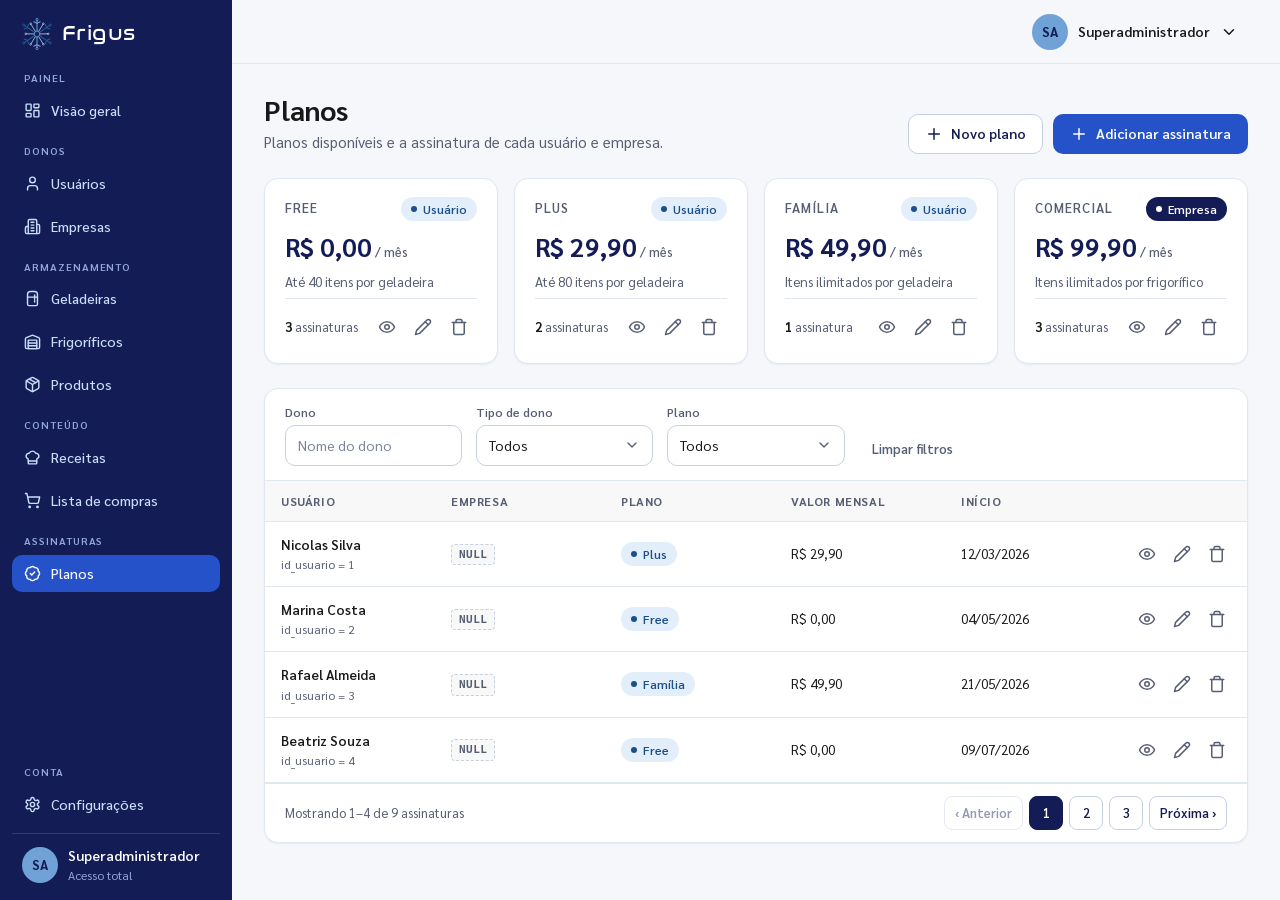
==== pages/planos.html @ 6898a6d0 "Protótipo do painel de superadministrador Frigus Co-Authored-By: Claude Sonnet 5.5 <noreply@anthropi" ====
<!DOCTYPE html>
<html lang="pt-BR">
<head>
  <meta charset="UTF-8">
  <meta name="viewport" content="width=device-width, initial-scale=1">
  <title>Planos — Frigus Admin</title>
  <link rel="icon" href="../img/logo-flake.png" type="image/png">
  <link rel="stylesheet" href="../css/global.css">
  <link rel="stylesheet" href="../css/components.css">
  <link rel="stylesheet" href="../css/armazenamento.css">
  <link rel="stylesheet" href="../css/produtos.css">
  <link rel="stylesheet" href="../css/receitas.css">
  <link rel="stylesheet" href="../css/dashboard.css">
  <link rel="stylesheet" href="../css/v3.css">
  <link rel="stylesheet" href="../css/admin.css">
</head>
<body class="app-body theme-admin">
<div class="app">
  <aside class="sidebar" aria-label="Navegação principal">
    <a class="sidebar-brand" href="visao-geral.html" aria-label="Frigus — visão geral"><svg class="logo-flake" aria-hidden="true" width="36" height="39" viewBox="0 0 356 382" fill="none" xmlns="http://www.w3.org/2000/svg"><path d="M138.0 190.4L54.0 189.1" stroke="#C9DEF9" stroke-width="9" stroke-linecap="round"/><circle cx="44.0" cy="189.0" r="10" stroke="#C9DEF9" stroke-width="8"/><path d="M218.0 190.4L302.0 189.1" stroke="#C9DEF9" stroke-width="9" stroke-linecap="round"/><circle cx="312.0" cy="189.0" r="10" stroke="#C9DEF9" stroke-width="8"/><path d="M157.0 157.0L107.3 76.5" stroke="#C9DEF9" stroke-width="9" stroke-linecap="round"/><circle cx="102.0" cy="68.0" r="10" stroke="#C9DEF9" stroke-width="8"/><path d="M199.0 157.0L248.7 76.5" stroke="#C9DEF9" stroke-width="9" stroke-linecap="round"/><circle cx="254.0" cy="68.0" r="10" stroke="#C9DEF9" stroke-width="8"/><path d="M157.0 225.0L107.3 305.5" stroke="#C9DEF9" stroke-width="9" stroke-linecap="round"/><circle cx="102.0" cy="314.0" r="10" stroke="#C9DEF9" stroke-width="8"/><path d="M199.0 225.0L248.7 305.5" stroke="#C9DEF9" stroke-width="9" stroke-linecap="round"/><circle cx="254.0" cy="314.0" r="10" stroke="#C9DEF9" stroke-width="8"/><path d="M146.5 169.7L30.8 91.3" stroke="#1F5F97" stroke-width="12" stroke-linecap="round"/><circle cx="20.0" cy="84.0" r="13" stroke="#1F5F97" stroke-width="10"/><path d="M65.0 114.5L76.0 76.0" stroke="#1F5F97" stroke-width="12" stroke-linecap="round"/><path d="M65.0 114.5L24.0 132.0" stroke="#1F5F97" stroke-width="12" stroke-linecap="round"/><path d="M209.5 169.7L325.2 91.3" stroke="#1F5F97" stroke-width="12" stroke-linecap="round"/><circle cx="336.0" cy="84.0" r="13" stroke="#1F5F97" stroke-width="10"/><path d="M291.0 114.5L280.0 76.0" stroke="#1F5F97" stroke-width="12" stroke-linecap="round"/><path d="M291.0 114.5L332.0 132.0" stroke="#1F5F97" stroke-width="12" stroke-linecap="round"/><path d="M146.5 212.3L30.8 290.7" stroke="#1F5F97" stroke-width="12" stroke-linecap="round"/><circle cx="20.0" cy="298.0" r="13" stroke="#1F5F97" stroke-width="10"/><path d="M65.0 267.5L76.0 306.0" stroke="#1F5F97" stroke-width="12" stroke-linecap="round"/><path d="M65.0 267.5L24.0 250.0" stroke="#1F5F97" stroke-width="12" stroke-linecap="round"/><path d="M209.5 212.3L325.2 290.7" stroke="#1F5F97" stroke-width="12" stroke-linecap="round"/><circle cx="336.0" cy="298.0" r="13" stroke="#1F5F97" stroke-width="10"/><path d="M291.0 267.5L280.0 306.0" stroke="#1F5F97" stroke-width="12" stroke-linecap="round"/><path d="M291.0 267.5L332.0 250.0" stroke="#1F5F97" stroke-width="12" stroke-linecap="round"/><path d="M178.0 153.0L178.0 31.0" stroke="#70A2D7" stroke-width="12" stroke-linecap="round"/><circle cx="178.0" cy="18.0" r="13" stroke="#70A2D7" stroke-width="10"/><path d="M178.0 62.0L140.0 44.0" stroke="#70A2D7" stroke-width="12" stroke-linecap="round"/><path d="M178.0 62.0L216.0 44.0" stroke="#70A2D7" stroke-width="12" stroke-linecap="round"/><path d="M178.0 229.0L178.0 351.0" stroke="#70A2D7" stroke-width="12" stroke-linecap="round"/><circle cx="178.0" cy="364.0" r="13" stroke="#70A2D7" stroke-width="10"/><path d="M178.0 320.0L140.0 338.0" stroke="#70A2D7" stroke-width="12" stroke-linecap="round"/><path d="M178.0 320.0L216.0 338.0" stroke="#70A2D7" stroke-width="12" stroke-linecap="round"/><path d="M178.0 155.0 L209.2 173.0 L209.2 209.0 L178.0 227.0 L146.8 209.0 L146.8 173.0 Z" stroke="#70A2D7" stroke-width="10" stroke-linejoin="round"/></svg><span>Frigus</span></a>
    <p class="nav-label">Painel</p><nav class="nav" aria-label="Painel"><a href="visao-geral.html" title="Visão geral"><svg class="icon " aria-hidden="true" viewBox="0 0 24 24" data-icon="i-layout"><rect width="7" height="9" x="3" y="3" rx="1"/><rect width="7" height="5" x="14" y="3" rx="1"/><rect width="7" height="9" x="14" y="12" rx="1"/><rect width="7" height="5" x="3" y="16" rx="1"/></svg><span>Visão geral</span></a></nav><p class="nav-label">Donos</p><nav class="nav" aria-label="Donos"><a href="usuarios.html" title="Usuários"><svg class="icon " aria-hidden="true" viewBox="0 0 24 24" data-icon="i-user"><path d="M19 21v-2a4 4 0 0 0-4-4H9a4 4 0 0 0-4 4v2"/><circle cx="12" cy="7" r="4"/></svg><span>Usuários</span></a><a href="empresas.html" title="Empresas"><svg class="icon " aria-hidden="true" viewBox="0 0 24 24" data-icon="i-building"><path d="M6 22V4a2 2 0 0 1 2-2h8a2 2 0 0 1 2 2v18Z"/><path d="M6 12H4a2 2 0 0 0-2 2v6a2 2 0 0 0 2 2h2"/><path d="M18 9h2a2 2 0 0 1 2 2v9a2 2 0 0 1-2 2h-2"/><path d="M10 6h4"/><path d="M10 10h4"/><path d="M10 14h4"/><path d="M10 18h4"/></svg><span>Empresas</span></a></nav><p class="nav-label">Armazenamento</p><nav class="nav" aria-label="Armazenamento"><a href="geladeiras.html" title="Geladeiras"><svg class="icon " aria-hidden="true" viewBox="0 0 24 24" data-icon="i-fridge"><path d="M5 6a4 4 0 0 1 4-4h6a4 4 0 0 1 4 4v14a2 2 0 0 1-2 2H7a2 2 0 0 1-2-2Z"/><path d="M5 10h14"/><path d="M15 7v6"/><path d="M15 15v2"/></svg><span>Geladeiras</span></a><a href="frigorificos.html" title="Frigoríficos"><svg class="icon " aria-hidden="true" viewBox="0 0 24 24" data-icon="i-warehouse"><path d="M22 8.35V20a2 2 0 0 1-2 2H4a2 2 0 0 1-2-2V8.35A2 2 0 0 1 3.26 6.5l8-3.2a2 2 0 0 1 1.48 0l8 3.2A2 2 0 0 1 22 8.35Z"/><path d="M6 18h12"/><path d="M6 14h12"/><rect width="12" height="12" x="6" y="10"/></svg><span>Frigoríficos</span></a><a href="produtos.html" title="Produtos"><svg class="icon " aria-hidden="true" viewBox="0 0 24 24" data-icon="i-package"><path d="m7.5 4.27 9 5.15"/><path d="M21 8a2 2 0 0 0-1-1.73l-7-4a2 2 0 0 0-2 0l-7 4A2 2 0 0 0 3 8v8a2 2 0 0 0 1 1.73l7 4a2 2 0 0 0 2 0l7-4A2 2 0 0 0 21 16Z"/><path d="m3.3 7 8.7 5 8.7-5"/><path d="M12 22V12"/></svg><span>Produtos</span></a></nav><p class="nav-label">Conteúdo</p><nav class="nav" aria-label="Conteúdo"><a href="receitas.html" title="Receitas"><svg class="icon " aria-hidden="true" viewBox="0 0 24 24" data-icon="i-chef"><path d="M17 21a1 1 0 0 0 1-1v-5.35c0-.457.316-.844.727-1.041a4 4 0 0 0-2.134-7.589 5 5 0 0 0-9.186 0 4 4 0 0 0-2.134 7.588c.411.198.727.585.727 1.041V20a1 1 0 0 0 1 1Z"/><path d="M6 17h12"/></svg><span>Receitas</span></a><a href="compras.html" title="Lista de compras"><svg class="icon " aria-hidden="true" viewBox="0 0 24 24" data-icon="i-cart"><circle cx="8" cy="21" r="1"/><circle cx="19" cy="21" r="1"/><path d="M2.05 2.05h2l2.66 12.42a2 2 0 0 0 2 1.58h9.78a2 2 0 0 0 1.95-1.57l1.65-7.43H5.12"/></svg><span>Lista de compras</span></a></nav><p class="nav-label">Assinaturas</p><nav class="nav" aria-label="Assinaturas"><a href="planos.html" aria-current="page" title="Planos"><svg class="icon " aria-hidden="true" viewBox="0 0 24 24" data-icon="i-card"><path d="M3.85 8.62a4 4 0 0 1 4.78-4.77 4 4 0 0 1 6.74 0 4 4 0 0 1 4.78 4.78 4 4 0 0 1 0 6.74 4 4 0 0 1-4.77 4.78 4 4 0 0 1-6.75 0 4 4 0 0 1-4.78-4.77 4 4 0 0 1 0-6.76Z"/><path d="m9 12 2 2 4-4"/></svg><span>Planos</span></a></nav>
    <div class="sidebar-spacer"></div>
    <p class="nav-label">Conta</p><nav class="nav" aria-label="Conta"><a href="configuracoes.html" title="Configurações"><svg class="icon " aria-hidden="true" viewBox="0 0 24 24" data-icon="i-settings"><path d="M12.22 2h-.44a2 2 0 0 0-2 2v.18a2 2 0 0 1-1 1.73l-.43.25a2 2 0 0 1-2 0l-.15-.08a2 2 0 0 0-2.73.73l-.22.38a2 2 0 0 0 .73 2.73l.15.1a2 2 0 0 1 1 1.72v.51a2 2 0 0 1-1 1.74l-.15.09a2 2 0 0 0-.73 2.73l.22.38a2 2 0 0 0 2.73.73l.15-.08a2 2 0 0 1 2 0l.43.25a2 2 0 0 1 1 1.73V20a2 2 0 0 0 2 2h.44a2 2 0 0 0 2-2v-.18a2 2 0 0 1 1-1.73l.43-.25a2 2 0 0 1 2 0l.15.08a2 2 0 0 0 2.73-.73l.22-.39a2 2 0 0 0-.73-2.73l-.15-.08a2 2 0 0 1-1-1.74v-.5a2 2 0 0 1 1-1.74l.15-.09a2 2 0 0 0 .73-2.73l-.22-.38a2 2 0 0 0-2.73-.73l-.15.08a2 2 0 0 1-2 0l-.43-.25a2 2 0 0 1-1-1.73V4a2 2 0 0 0-2-2z"/><circle cx="12" cy="12" r="3"/></svg><span>Configurações</span></a></nav>
    <div class="sidebar-user"><span class="avatar" aria-hidden="true">SA</span><div class="meta"><strong>Superadministrador</strong><small>Acesso total</small></div></div>
  </aside>
  <div class="main">
    <header class="topbar">
      <div class="topbar-actions">
        <div class="menu"><button class="account-btn" type="button" data-menu-toggle aria-expanded="false" aria-label="Menu da conta"><span class="avatar" aria-hidden="true">SA</span><span class="name">Superadministrador</span><svg class="icon " aria-hidden="true" viewBox="0 0 24 24" data-icon="i-down"><path d="m6 9 6 6 6-6"/></svg></button>
          <div class="menu-list"><a class="menu-item" href="configuracoes.html"><svg class="icon " aria-hidden="true" viewBox="0 0 24 24" data-icon="i-settings"><path d="M12.22 2h-.44a2 2 0 0 0-2 2v.18a2 2 0 0 1-1 1.73l-.43.25a2 2 0 0 1-2 0l-.15-.08a2 2 0 0 0-2.73.73l-.22.38a2 2 0 0 0 .73 2.73l.15.1a2 2 0 0 1 1 1.72v.51a2 2 0 0 1-1 1.74l-.15.09a2 2 0 0 0-.73 2.73l.22.38a2 2 0 0 0 2.73.73l.15-.08a2 2 0 0 1 2 0l.43.25a2 2 0 0 1 1 1.73V20a2 2 0 0 0 2 2h.44a2 2 0 0 0 2-2v-.18a2 2 0 0 1 1-1.73l.43-.25a2 2 0 0 1 2 0l.15.08a2 2 0 0 0 2.73-.73l.22-.39a2 2 0 0 0-.73-2.73l-.15-.08a2 2 0 0 1-1-1.74v-.5a2 2 0 0 1 1-1.74l.15-.09a2 2 0 0 0 .73-2.73l-.22-.38a2 2 0 0 0-2.73-.73l-.15.08a2 2 0 0 1-2 0l-.43-.25a2 2 0 0 1-1-1.73V4a2 2 0 0 0-2-2z"/><circle cx="12" cy="12" r="3"/></svg> Configurações</a><div class="menu-sep"></div><a class="menu-item" href="../index.html"><svg class="icon " aria-hidden="true" viewBox="0 0 24 24" data-icon="i-logout"><path d="M9 21H5a2 2 0 0 1-2-2V5a2 2 0 0 1 2-2h4"/><path d="m16 17 5-5-5-5"/><path d="M21 12H9"/></svg> Sair</a></div></div>
      </div>
    </header>
    <main class="content" id="conteudo">
      <div class="page-header">
        <div><h1>Planos</h1><p>Planos disponíveis e a assinatura de cada usuário e empresa.</p></div>
        <div class="header-actions"><button class="btn btn-secondary" type="button" data-open="drawer-plano" data-mode="create"><svg class="icon " aria-hidden="true" viewBox="0 0 24 24" data-icon="i-plus"><path d="M5 12h14"/><path d="M12 5v14"/></svg> Novo plano</button><button class="btn btn-primary" type="button" data-open="drawer-assinatura" data-mode="create"><svg class="icon " aria-hidden="true" viewBox="0 0 24 24" data-icon="i-plus"><path d="M5 12h14"/><path d="M12 5v14"/></svg> Adicionar assinatura</button></div>
      </div>
      <section class="plan-mini-grid" aria-label="Planos disponíveis"><article class="card plan-mini"><div class="plan-mini-top"><h2>FREE</h2><span class="badge badge-info">Usuário</span></div><div class="plan-mini-price">R$ 0,00<small> / mês</small></div><p>Até 40 itens por geladeira</p><div class="plan-mini-foot"><span><strong>3</strong> assinaturas</span><div class="actions"><button class="btn-icon" type="button" title="Visualizar" aria-label="Visualizar Free" data-open="drawer-plano" data-mode="view" data-fill="{&quot;nome&quot;: &quot;Free&quot;, &quot;publico&quot;: &quot;usuario&quot;, &quot;preco&quot;: &quot;0.00&quot;, &quot;limite&quot;: 40, &quot;descricao&quot;: &quot;Até 40 itens por geladeira&quot;}"><svg class="icon " aria-hidden="true" viewBox="0 0 24 24" data-icon="i-eye"><path d="M2 12s3-7 10-7 10 7 10 7-3 7-10 7-10-7-10-7Z"/><circle cx="12" cy="12" r="3"/></svg></button><button class="btn-icon" type="button" title="Editar" aria-label="Editar Free" data-open="drawer-plano" data-mode="edit" data-fill="{&quot;nome&quot;: &quot;Free&quot;, &quot;publico&quot;: &quot;usuario&quot;, &quot;preco&quot;: &quot;0.00&quot;, &quot;limite&quot;: 40, &quot;descricao&quot;: &quot;Até 40 itens por geladeira&quot;}"><svg class="icon " aria-hidden="true" viewBox="0 0 24 24" data-icon="i-edit"><path d="M17 3a2.85 2.83 0 1 1 4 4L7.5 20.5 2 22l1.5-5.5Z"/><path d="m15 5 4 4"/></svg></button><button class="btn-icon danger" type="button" title="Excluir" aria-label="Excluir Free" data-open="modal-delete-plano" data-mode="delete" data-nome="Free"><svg class="icon " aria-hidden="true" viewBox="0 0 24 24" data-icon="i-trash"><path d="M3 6h18"/><path d="M19 6v14c0 1-1 2-2 2H7c-1 0-2-1-2-2V6"/><path d="M8 6V4c0-1 1-2 2-2h4c1 0 2 1 2 2v2"/></svg></button></div></div></article><article class="card plan-mini"><div class="plan-mini-top"><h2>PLUS</h2><span class="badge badge-info">Usuário</span></div><div class="plan-mini-price">R$ 29,90<small> / mês</small></div><p>Até 80 itens por geladeira</p><div class="plan-mini-foot"><span><strong>2</strong> assinaturas</span><div class="actions"><button class="btn-icon" type="button" title="Visualizar" aria-label="Visualizar Plus" data-open="drawer-plano" data-mode="view" data-fill="{&quot;nome&quot;: &quot;Plus&quot;, &quot;publico&quot;: &quot;usuario&quot;, &quot;preco&quot;: &quot;29.90&quot;, &quot;limite&quot;: 80, &quot;descricao&quot;: &quot;Até 80 itens por geladeira&quot;}"><svg class="icon " aria-hidden="true" viewBox="0 0 24 24" data-icon="i-eye"><path d="M2 12s3-7 10-7 10 7 10 7-3 7-10 7-10-7-10-7Z"/><circle cx="12" cy="12" r="3"/></svg></button><button class="btn-icon" type="button" title="Editar" aria-label="Editar Plus" data-open="drawer-plano" data-mode="edit" data-fill="{&quot;nome&quot;: &quot;Plus&quot;, &quot;publico&quot;: &quot;usuario&quot;, &quot;preco&quot;: &quot;29.90&quot;, &quot;limite&quot;: 80, &quot;descricao&quot;: &quot;Até 80 itens por geladeira&quot;}"><svg class="icon " aria-hidden="true" viewBox="0 0 24 24" data-icon="i-edit"><path d="M17 3a2.85 2.83 0 1 1 4 4L7.5 20.5 2 22l1.5-5.5Z"/><path d="m15 5 4 4"/></svg></button><button class="btn-icon danger" type="button" title="Excluir" aria-label="Excluir Plus" data-open="modal-delete-plano" data-mode="delete" data-nome="Plus"><svg class="icon " aria-hidden="true" viewBox="0 0 24 24" data-icon="i-trash"><path d="M3 6h18"/><path d="M19 6v14c0 1-1 2-2 2H7c-1 0-2-1-2-2V6"/><path d="M8 6V4c0-1 1-2 2-2h4c1 0 2 1 2 2v2"/></svg></button></div></div></article><article class="card plan-mini"><div class="plan-mini-top"><h2>FAMÍLIA</h2><span class="badge badge-info">Usuário</span></div><div class="plan-mini-price">R$ 49,90<small> / mês</small></div><p>Itens ilimitados por geladeira</p><div class="plan-mini-foot"><span><strong>1</strong> assinatura</span><div class="actions"><button class="btn-icon" type="button" title="Visualizar" aria-label="Visualizar Família" data-open="drawer-plano" data-mode="view" data-fill="{&quot;nome&quot;: &quot;Família&quot;, &quot;publico&quot;: &quot;usuario&quot;, &quot;preco&quot;: &quot;49.90&quot;, &quot;limite&quot;: &quot;&quot;, &quot;descricao&quot;: &quot;Itens ilimitados por geladeira&quot;}"><svg class="icon " aria-hidden="true" viewBox="0 0 24 24" data-icon="i-eye"><path d="M2 12s3-7 10-7 10 7 10 7-3 7-10 7-10-7-10-7Z"/><circle cx="12" cy="12" r="3"/></svg></button><button class="btn-icon" type="button" title="Editar" aria-label="Editar Família" data-open="drawer-plano" data-mode="edit" data-fill="{&quot;nome&quot;: &quot;Família&quot;, &quot;publico&quot;: &quot;usuario&quot;, &quot;preco&quot;: &quot;49.90&quot;, &quot;limite&quot;: &quot;&quot;, &quot;descricao&quot;: &quot;Itens ilimitados por geladeira&quot;}"><svg class="icon " aria-hidden="true" viewBox="0 0 24 24" data-icon="i-edit"><path d="M17 3a2.85 2.83 0 1 1 4 4L7.5 20.5 2 22l1.5-5.5Z"/><path d="m15 5 4 4"/></svg></button><button class="btn-icon danger" type="button" title="Excluir" aria-label="Excluir Família" data-open="modal-delete-plano" data-mode="delete" data-nome="Família"><svg class="icon " aria-hidden="true" viewBox="0 0 24 24" data-icon="i-trash"><path d="M3 6h18"/><path d="M19 6v14c0 1-1 2-2 2H7c-1 0-2-1-2-2V6"/><path d="M8 6V4c0-1 1-2 2-2h4c1 0 2 1 2 2v2"/></svg></button></div></div></article><article class="card plan-mini"><div class="plan-mini-top"><h2>COMERCIAL</h2><span class="badge badge-navy">Empresa</span></div><div class="plan-mini-price">R$ 99,90<small> / mês</small></div><p>Itens ilimitados por frigorífico</p><div class="plan-mini-foot"><span><strong>3</strong> assinaturas</span><div class="actions"><button class="btn-icon" type="button" title="Visualizar" aria-label="Visualizar Comercial" data-open="drawer-plano" data-mode="view" data-fill="{&quot;nome&quot;: &quot;Comercial&quot;, &quot;publico&quot;: &quot;empresa&quot;, &quot;preco&quot;: &quot;99.90&quot;, &quot;limite&quot;: &quot;&quot;, &quot;descricao&quot;: &quot;Itens ilimitados por frigorífico&quot;}"><svg class="icon " aria-hidden="true" viewBox="0 0 24 24" data-icon="i-eye"><path d="M2 12s3-7 10-7 10 7 10 7-3 7-10 7-10-7-10-7Z"/><circle cx="12" cy="12" r="3"/></svg></button><button class="btn-icon" type="button" title="Editar" aria-label="Editar Comercial" data-open="drawer-plano" data-mode="edit" data-fill="{&quot;nome&quot;: &quot;Comercial&quot;, &quot;publico&quot;: &quot;empresa&quot;, &quot;preco&quot;: &quot;99.90&quot;, &quot;limite&quot;: &quot;&quot;, &quot;descricao&quot;: &quot;Itens ilimitados por frigorífico&quot;}"><svg class="icon " aria-hidden="true" viewBox="0 0 24 24" data-icon="i-edit"><path d="M17 3a2.85 2.83 0 1 1 4 4L7.5 20.5 2 22l1.5-5.5Z"/><path d="m15 5 4 4"/></svg></button><button class="btn-icon danger" type="button" title="Excluir" aria-label="Excluir Comercial" data-open="modal-delete-plano" data-mode="delete" data-nome="Comercial"><svg class="icon " aria-hidden="true" viewBox="0 0 24 24" data-icon="i-trash"><path d="M3 6h18"/><path d="M19 6v14c0 1-1 2-2 2H7c-1 0-2-1-2-2V6"/><path d="M8 6V4c0-1 1-2 2-2h4c1 0 2 1 2 2v2"/></svg></button></div></div></article></section>
      <section class="card table-card admin-table table-even" data-admin-table data-noun="assinaturas">
        <div class="filters" role="search"><div class="fld"><label for="f-dono">Dono</label><input class="input" id="f-dono" type="search" data-f="dono" placeholder="Nome do dono" autocomplete="off"></div><div class="fld"><label for="f-tipo">Tipo de dono</label><select class="select" id="f-tipo" data-f="tipo"><option value="">Todos</option><option value="usuario">Usuário</option><option value="empresa">Empresa</option></select></div><div class="fld"><label for="f-plano">Plano</label><select class="select" id="f-plano" data-f="plano"><option value="">Todos</option><option value="FREE">Free</option><option value="PLUS">Plus</option><option value="FAMILIA">Família</option><option value="COMERCIAL">Comercial</option></select></div><div class="fld fld-clear"><button class="btn btn-ghost btn-sm" type="button" data-admin-clear>Limpar filtros</button></div></div>
        <div class="table-wrap has-data">
          <table class="table products-table">
            <caption class="sr-only">Assinaturas de todos os donos</caption>
            <thead><tr><th scope="col">Usuário</th><th scope="col">Empresa</th><th scope="col">Plano</th><th scope="col">Valor mensal</th><th scope="col">Início</th><th scope="col"><span class="sr-only">Ações</span></th></tr></thead>
            <tbody>
            <tr data-row data-dono="nicolas silva" data-tipo="usuario" data-plano="PLUS"><td><div class="cell-main">Nicolas Silva</div><div class="cell-sub">id_usuario = 1</div></td><td><span class="null">NULL</span></td><td><span class="badge badge-info">Plus</span></td><td class="qty">R$ 29,90</td><td>12/03/2026</td><td><div class="actions"><button class="btn-icon" type="button" title="Visualizar" aria-label="Visualizar Nicolas Silva" data-open="drawer-assinatura" data-mode="view" data-fill="{&quot;plano&quot;: &quot;PLUS&quot;, &quot;inicio&quot;: &quot;12/03/2026&quot;, &quot;idUsuario&quot;: 1}"><svg class="icon " aria-hidden="true" viewBox="0 0 24 24" data-icon="i-eye"><path d="M2 12s3-7 10-7 10 7 10 7-3 7-10 7-10-7-10-7Z"/><circle cx="12" cy="12" r="3"/></svg></button><button class="btn-icon" type="button" title="Editar" aria-label="Editar Nicolas Silva" data-open="drawer-assinatura" data-mode="edit" data-fill="{&quot;plano&quot;: &quot;PLUS&quot;, &quot;inicio&quot;: &quot;12/03/2026&quot;, &quot;idUsuario&quot;: 1}"><svg class="icon " aria-hidden="true" viewBox="0 0 24 24" data-icon="i-edit"><path d="M17 3a2.85 2.83 0 1 1 4 4L7.5 20.5 2 22l1.5-5.5Z"/><path d="m15 5 4 4"/></svg></button><button class="btn-icon danger" type="button" title="Excluir" aria-label="Excluir Nicolas Silva" data-open="modal-delete" data-mode="delete" data-nome="Nicolas Silva"><svg class="icon " aria-hidden="true" viewBox="0 0 24 24" data-icon="i-trash"><path d="M3 6h18"/><path d="M19 6v14c0 1-1 2-2 2H7c-1 0-2-1-2-2V6"/><path d="M8 6V4c0-1 1-2 2-2h4c1 0 2 1 2 2v2"/></svg></button></div></td></tr>
            <tr data-row data-dono="marina costa" data-tipo="usuario" data-plano="FREE"><td><div class="cell-main">Marina Costa</div><div class="cell-sub">id_usuario = 2</div></td><td><span class="null">NULL</span></td><td><span class="badge badge-info">Free</span></td><td class="qty">R$ 0,00</td><td>04/05/2026</td><td><div class="actions"><button class="btn-icon" type="button" title="Visualizar" aria-label="Visualizar Marina Costa" data-open="drawer-assinatura" data-mode="view" data-fill="{&quot;plano&quot;: &quot;FREE&quot;, &quot;inicio&quot;: &quot;04/05/2026&quot;, &quot;idUsuario&quot;: 2}"><svg class="icon " aria-hidden="true" viewBox="0 0 24 24" data-icon="i-eye"><path d="M2 12s3-7 10-7 10 7 10 7-3 7-10 7-10-7-10-7Z"/><circle cx="12" cy="12" r="3"/></svg></button><button class="btn-icon" type="button" title="Editar" aria-label="Editar Marina Costa" data-open="drawer-assinatura" data-mode="edit" data-fill="{&quot;plano&quot;: &quot;FREE&quot;, &quot;inicio&quot;: &quot;04/05/2026&quot;, &quot;idUsuario&quot;: 2}"><svg class="icon " aria-hidden="true" viewBox="0 0 24 24" data-icon="i-edit"><path d="M17 3a2.85 2.83 0 1 1 4 4L7.5 20.5 2 22l1.5-5.5Z"/><path d="m15 5 4 4"/></svg></button><button class="btn-icon danger" type="button" title="Excluir" aria-label="Excluir Marina Costa" data-open="modal-delete" data-mode="delete" data-nome="Marina Costa"><svg class="icon " aria-hidden="true" viewBox="0 0 24 24" data-icon="i-trash"><path d="M3 6h18"/><path d="M19 6v14c0 1-1 2-2 2H7c-1 0-2-1-2-2V6"/><path d="M8 6V4c0-1 1-2 2-2h4c1 0 2 1 2 2v2"/></svg></button></div></td></tr>
            <tr data-row data-dono="rafael almeida" data-tipo="usuario" data-plano="FAMILIA"><td><div class="cell-main">Rafael Almeida</div><div class="cell-sub">id_usuario = 3</div></td><td><span class="null">NULL</span></td><td><span class="badge badge-info">Família</span></td><td class="qty">R$ 49,90</td><td>21/05/2026</td><td><div class="actions"><button class="btn-icon" type="button" title="Visualizar" aria-label="Visualizar Rafael Almeida" data-open="drawer-assinatura" data-mode="view" data-fill="{&quot;plano&quot;: &quot;FAMILIA&quot;, &quot;inicio&quot;: &quot;21/05/2026&quot;, &quot;idUsuario&quot;: 3}"><svg class="icon " aria-hidden="true" viewBox="0 0 24 24" data-icon="i-eye"><path d="M2 12s3-7 10-7 10 7 10 7-3 7-10 7-10-7-10-7Z"/><circle cx="12" cy="12" r="3"/></svg></button><button class="btn-icon" type="button" title="Editar" aria-label="Editar Rafael Almeida" data-open="drawer-assinatura" data-mode="edit" data-fill="{&quot;plano&quot;: &quot;FAMILIA&quot;, &quot;inicio&quot;: &quot;21/05/2026&quot;, &quot;idUsuario&quot;: 3}"><svg class="icon " aria-hidden="true" viewBox="0 0 24 24" data-icon="i-edit"><path d="M17 3a2.85 2.83 0 1 1 4 4L7.5 20.5 2 22l1.5-5.5Z"/><path d="m15 5 4 4"/></svg></button><button class="btn-icon danger" type="button" title="Excluir" aria-label="Excluir Rafael Almeida" data-open="modal-delete" data-mode="delete" data-nome="Rafael Almeida"><svg class="icon " aria-hidden="true" viewBox="0 0 24 24" data-icon="i-trash"><path d="M3 6h18"/><path d="M19 6v14c0 1-1 2-2 2H7c-1 0-2-1-2-2V6"/><path d="M8 6V4c0-1 1-2 2-2h4c1 0 2 1 2 2v2"/></svg></button></div></td></tr>
            <tr data-row data-dono="beatriz souza" data-tipo="usuario" data-plano="FREE"><td><div class="cell-main">Beatriz Souza</div><div class="cell-sub">id_usuario = 4</div></td><td><span class="null">NULL</span></td><td><span class="badge badge-info">Free</span></td><td class="qty">R$ 0,00</td><td>09/07/2026</td><td><div class="actions"><button class="btn-icon" type="button" title="Visualizar" aria-label="Visualizar Beatriz Souza" data-open="drawer-assinatura" data-mode="view" data-fill="{&quot;plano&quot;: &quot;FREE&quot;, &quot;inicio&quot;: &quot;09/07/2026&quot;, &quot;idUsuario&quot;: 4}"><svg class="icon " aria-hidden="true" viewBox="0 0 24 24" data-icon="i-eye"><path d="M2 12s3-7 10-7 10 7 10 7-3 7-10 7-10-7-10-7Z"/><circle cx="12" cy="12" r="3"/></svg></button><button class="btn-icon" type="button" title="Editar" aria-label="Editar Beatriz Souza" data-open="drawer-assinatura" data-mode="edit" data-fill="{&quot;plano&quot;: &quot;FREE&quot;, &quot;inicio&quot;: &quot;09/07/2026&quot;, &quot;idUsuario&quot;: 4}"><svg class="icon " aria-hidden="true" viewBox="0 0 24 24" data-icon="i-edit"><path d="M17 3a2.85 2.83 0 1 1 4 4L7.5 20.5 2 22l1.5-5.5Z"/><path d="m15 5 4 4"/></svg></button><button class="btn-icon danger" type="button" title="Excluir" aria-label="Excluir Beatriz Souza" data-open="modal-delete" data-mode="delete" data-nome="Beatriz Souza"><svg class="icon " aria-hidden="true" viewBox="0 0 24 24" data-icon="i-trash"><path d="M3 6h18"/><path d="M19 6v14c0 1-1 2-2 2H7c-1 0-2-1-2-2V6"/><path d="M8 6V4c0-1 1-2 2-2h4c1 0 2 1 2 2v2"/></svg></button></div></td></tr>
            <tr data-row data-dono="carlos mendes" data-tipo="usuario" data-plano="PLUS"><td><div class="cell-main">Carlos Mendes</div><div class="cell-sub">id_usuario = 5</div></td><td><span class="null">NULL</span></td><td><span class="badge badge-info">Plus</span></td><td class="qty">R$ 29,90</td><td>30/07/2026</td><td><div class="actions"><button class="btn-icon" type="button" title="Visualizar" aria-label="Visualizar Carlos Mendes" data-open="drawer-assinatura" data-mode="view" data-fill="{&quot;plano&quot;: &quot;PLUS&quot;, &quot;inicio&quot;: &quot;30/07/2026&quot;, &quot;idUsuario&quot;: 5}"><svg class="icon " aria-hidden="true" viewBox="0 0 24 24" data-icon="i-eye"><path d="M2 12s3-7 10-7 10 7 10 7-3 7-10 7-10-7-10-7Z"/><circle cx="12" cy="12" r="3"/></svg></button><button class="btn-icon" type="button" title="Editar" aria-label="Editar Carlos Mendes" data-open="drawer-assinatura" data-mode="edit" data-fill="{&quot;plano&quot;: &quot;PLUS&quot;, &quot;inicio&quot;: &quot;30/07/2026&quot;, &quot;idUsuario&quot;: 5}"><svg class="icon " aria-hidden="true" viewBox="0 0 24 24" data-icon="i-edit"><path d="M17 3a2.85 2.83 0 1 1 4 4L7.5 20.5 2 22l1.5-5.5Z"/><path d="m15 5 4 4"/></svg></button><button class="btn-icon danger" type="button" title="Excluir" aria-label="Excluir Carlos Mendes" data-open="modal-delete" data-mode="delete" data-nome="Carlos Mendes"><svg class="icon " aria-hidden="true" viewBox="0 0 24 24" data-icon="i-trash"><path d="M3 6h18"/><path d="M19 6v14c0 1-1 2-2 2H7c-1 0-2-1-2-2V6"/><path d="M8 6V4c0-1 1-2 2-2h4c1 0 2 1 2 2v2"/></svg></button></div></td></tr>
            <tr data-row data-dono="juliana rocha" data-tipo="usuario" data-plano="FREE"><td><div class="cell-main">Juliana Rocha</div><div class="cell-sub">id_usuario = 6</div></td><td><span class="null">NULL</span></td><td><span class="badge badge-info">Free</span></td><td class="qty">R$ 0,00</td><td>15/09/2026</td><td><div class="actions"><button class="btn-icon" type="button" title="Visualizar" aria-label="Visualizar Juliana Rocha" data-open="drawer-assinatura" data-mode="view" data-fill="{&quot;plano&quot;: &quot;FREE&quot;, &quot;inicio&quot;: &quot;15/09/2026&quot;, &quot;idUsuario&quot;: 6}"><svg class="icon " aria-hidden="true" viewBox="0 0 24 24" data-icon="i-eye"><path d="M2 12s3-7 10-7 10 7 10 7-3 7-10 7-10-7-10-7Z"/><circle cx="12" cy="12" r="3"/></svg></button><button class="btn-icon" type="button" title="Editar" aria-label="Editar Juliana Rocha" data-open="drawer-assinatura" data-mode="edit" data-fill="{&quot;plano&quot;: &quot;FREE&quot;, &quot;inicio&quot;: &quot;15/09/2026&quot;, &quot;idUsuario&quot;: 6}"><svg class="icon " aria-hidden="true" viewBox="0 0 24 24" data-icon="i-edit"><path d="M17 3a2.85 2.83 0 1 1 4 4L7.5 20.5 2 22l1.5-5.5Z"/><path d="m15 5 4 4"/></svg></button><button class="btn-icon danger" type="button" title="Excluir" aria-label="Excluir Juliana Rocha" data-open="modal-delete" data-mode="delete" data-nome="Juliana Rocha"><svg class="icon " aria-hidden="true" viewBox="0 0 24 24" data-icon="i-trash"><path d="M3 6h18"/><path d="M19 6v14c0 1-1 2-2 2H7c-1 0-2-1-2-2V6"/><path d="M8 6V4c0-1 1-2 2-2h4c1 0 2 1 2 2v2"/></svg></button></div></td></tr>
            <tr data-row data-dono="mercado boa vista" data-tipo="empresa" data-plano="COMERCIAL"><td><span class="null">NULL</span></td><td><div class="cell-main">Mercado Boa Vista</div><div class="cell-sub">id_empresa = 1</div></td><td><span class="badge badge-navy">Comercial</span></td><td class="qty">R$ 99,90</td><td>02/02/2026</td><td><div class="actions"><button class="btn-icon" type="button" title="Visualizar" aria-label="Visualizar Mercado Boa Vista" data-open="drawer-assinatura" data-mode="view" data-fill="{&quot;plano&quot;: &quot;COMERCIAL&quot;, &quot;inicio&quot;: &quot;02/02/2026&quot;, &quot;idEmpresa&quot;: 1}"><svg class="icon " aria-hidden="true" viewBox="0 0 24 24" data-icon="i-eye"><path d="M2 12s3-7 10-7 10 7 10 7-3 7-10 7-10-7-10-7Z"/><circle cx="12" cy="12" r="3"/></svg></button><button class="btn-icon" type="button" title="Editar" aria-label="Editar Mercado Boa Vista" data-open="drawer-assinatura" data-mode="edit" data-fill="{&quot;plano&quot;: &quot;COMERCIAL&quot;, &quot;inicio&quot;: &quot;02/02/2026&quot;, &quot;idEmpresa&quot;: 1}"><svg class="icon " aria-hidden="true" viewBox="0 0 24 24" data-icon="i-edit"><path d="M17 3a2.85 2.83 0 1 1 4 4L7.5 20.5 2 22l1.5-5.5Z"/><path d="m15 5 4 4"/></svg></button><button class="btn-icon danger" type="button" title="Excluir" aria-label="Excluir Mercado Boa Vista" data-open="modal-delete" data-mode="delete" data-nome="Mercado Boa Vista"><svg class="icon " aria-hidden="true" viewBox="0 0 24 24" data-icon="i-trash"><path d="M3 6h18"/><path d="M19 6v14c0 1-1 2-2 2H7c-1 0-2-1-2-2V6"/><path d="M8 6V4c0-1 1-2 2-2h4c1 0 2 1 2 2v2"/></svg></button></div></td></tr>
            <tr data-row data-dono="açougue central" data-tipo="empresa" data-plano="COMERCIAL"><td><span class="null">NULL</span></td><td><div class="cell-main">Açougue Central</div><div class="cell-sub">id_empresa = 2</div></td><td><span class="badge badge-navy">Comercial</span></td><td class="qty">R$ 99,90</td><td>18/04/2026</td><td><div class="actions"><button class="btn-icon" type="button" title="Visualizar" aria-label="Visualizar Açougue Central" data-open="drawer-assinatura" data-mode="view" data-fill="{&quot;plano&quot;: &quot;COMERCIAL&quot;, &quot;inicio&quot;: &quot;18/04/2026&quot;, &quot;idEmpresa&quot;: 2}"><svg class="icon " aria-hidden="true" viewBox="0 0 24 24" data-icon="i-eye"><path d="M2 12s3-7 10-7 10 7 10 7-3 7-10 7-10-7-10-7Z"/><circle cx="12" cy="12" r="3"/></svg></button><button class="btn-icon" type="button" title="Editar" aria-label="Editar Açougue Central" data-open="drawer-assinatura" data-mode="edit" data-fill="{&quot;plano&quot;: &quot;COMERCIAL&quot;, &quot;inicio&quot;: &quot;18/04/2026&quot;, &quot;idEmpresa&quot;: 2}"><svg class="icon " aria-hidden="true" viewBox="0 0 24 24" data-icon="i-edit"><path d="M17 3a2.85 2.83 0 1 1 4 4L7.5 20.5 2 22l1.5-5.5Z"/><path d="m15 5 4 4"/></svg></button><button class="btn-icon danger" type="button" title="Excluir" aria-label="Excluir Açougue Central" data-open="modal-delete" data-mode="delete" data-nome="Açougue Central"><svg class="icon " aria-hidden="true" viewBox="0 0 24 24" data-icon="i-trash"><path d="M3 6h18"/><path d="M19 6v14c0 1-1 2-2 2H7c-1 0-2-1-2-2V6"/><path d="M8 6V4c0-1 1-2 2-2h4c1 0 2 1 2 2v2"/></svg></button></div></td></tr>
            <tr data-row data-dono="distribuidora norte" data-tipo="empresa" data-plano="COMERCIAL"><td><span class="null">NULL</span></td><td><div class="cell-main">Distribuidora Norte</div><div class="cell-sub">id_empresa = 3</div></td><td><span class="badge badge-navy">Comercial</span></td><td class="qty">R$ 99,90</td><td>11/08/2026</td><td><div class="actions"><button class="btn-icon" type="button" title="Visualizar" aria-label="Visualizar Distribuidora Norte" data-open="drawer-assinatura" data-mode="view" data-fill="{&quot;plano&quot;: &quot;COMERCIAL&quot;, &quot;inicio&quot;: &quot;11/08/2026&quot;, &quot;idEmpresa&quot;: 3}"><svg class="icon " aria-hidden="true" viewBox="0 0 24 24" data-icon="i-eye"><path d="M2 12s3-7 10-7 10 7 10 7-3 7-10 7-10-7-10-7Z"/><circle cx="12" cy="12" r="3"/></svg></button><button class="btn-icon" type="button" title="Editar" aria-label="Editar Distribuidora Norte" data-open="drawer-assinatura" data-mode="edit" data-fill="{&quot;plano&quot;: &quot;COMERCIAL&quot;, &quot;inicio&quot;: &quot;11/08/2026&quot;, &quot;idEmpresa&quot;: 3}"><svg class="icon " aria-hidden="true" viewBox="0 0 24 24" data-icon="i-edit"><path d="M17 3a2.85 2.83 0 1 1 4 4L7.5 20.5 2 22l1.5-5.5Z"/><path d="m15 5 4 4"/></svg></button><button class="btn-icon danger" type="button" title="Excluir" aria-label="Excluir Distribuidora Norte" data-open="modal-delete" data-mode="delete" data-nome="Distribuidora Norte"><svg class="icon " aria-hidden="true" viewBox="0 0 24 24" data-icon="i-trash"><path d="M3 6h18"/><path d="M19 6v14c0 1-1 2-2 2H7c-1 0-2-1-2-2V6"/><path d="M8 6V4c0-1 1-2 2-2h4c1 0 2 1 2 2v2"/></svg></button></div></td></tr>
            </tbody>
          </table>
        </div>
        <p class="admin-empty" data-empty hidden>Nenhum registro encontrado com esses filtros.</p>
        <div class="table-footer"><span data-count>9 assinaturas</span><nav class="pager" data-pager aria-label="Paginação" hidden></nav></div>
      </section>
    </main>
  </div>
</div>

<div class="overlay" id="overlay"></div>
<div class="toast-region" id="toasts" aria-live="polite"></div>
<aside class="drawer" id="drawer-assinatura" role="dialog" aria-modal="true" aria-labelledby="drawer-assinatura-t" aria-hidden="true">
  <form data-demo data-toast-create="Assinatura adicionada com sucesso." data-toast-edit="Assinatura atualizada." method="post" action="#">
    <input type="hidden" name="action" value="/assinatura-inserir">
    <div class="panel-header"><div><h2 id="drawer-assinatura-t" data-title-create="Adicionar assinatura" data-title-edit="Editar assinatura" data-title-view="Detalhes da assinatura">Adicionar assinatura</h2><p>Vincule um plano a um usuário ou a uma empresa.</p></div><button class="btn-icon" type="button" data-close aria-label="Fechar"><svg class="icon " aria-hidden="true" viewBox="0 0 24 24" data-icon="i-x"><path d="M18 6 6 18"/><path d="m6 6 12 12"/></svg></button></div>
    <div class="panel-body">
<section class="form-section">
        <h3 class="section-title">Dono da assinatura</h3>
        <p class="form-section-note">Escolha se o dono é um usuário ou uma empresa.</p>
        <fieldset class="xor" data-xor>
          <legend class="sr-only">Dono da assinatura</legend>
          <div class="xor-seg" role="radiogroup" aria-label="Dono da assinatura">
            <label><input type="radio" name="adTipo" value="a" data-xor-radio checked><span>Usuário</span></label>
            <label><input type="radio" name="adTipo" value="b" data-xor-radio><span>Empresa</span></label>
          </div>
          <div class="form-group xor-pane" data-xor-pane="a"><label class="label req" for="ad-a">Usuário</label><select class="select" id="ad-a" name="idUsuario" data-col="id_usuario" required><option value="">Selecione</option><option value="1">Nicolas Silva · nicolas.silva@email.com</option><option value="2">Marina Costa · marina.costa@email.com</option><option value="3">Rafael Almeida · rafael.almeida@email.com</option><option value="4">Beatriz Souza · bia.souza@email.com</option><option value="5">Carlos Mendes · carlos.mendes@email.com</option><option value="6">Juliana Rocha · ju.rocha@email.com</option></select></div><div class="form-group xor-pane" data-xor-pane="b" hidden><label class="label req" for="ad-b">Empresa</label><select class="select" id="ad-b" name="idEmpresa" data-col="id_empresa" required><option value="">Selecione</option><option value="1">Mercado Boa Vista · 12.345.678/0001-90</option><option value="2">Açougue Central · 23.456.789/0001-01</option><option value="3">Distribuidora Norte · 34.567.890/0001-12</option></select></div>
        </fieldset>
      </section><section class="form-section"><h3 class="section-title">Assinatura</h3><div class="form-grid"><div class="form-group span-2"><label class="label req" for="as-plano">Plano</label><select class="select" id="as-plano" name="plano" required ><option value="">Selecione</option><option value="FREE">Free · R$ 0,00/mês</option><option value="PLUS">Plus · R$ 29,90/mês</option><option value="FAMILIA">Família · R$ 49,90/mês</option><option value="COMERCIAL">Comercial · R$ 99,90/mês</option></select></div><div class="form-group span-2"><label class="label req" for="as-inicio">Início</label><input class="input" id="as-inicio" name="inicio" type="text" required placeholder="dd/mm/aaaa" inputmode="numeric"></div></div></section>
    </div>
    <div class="panel-footer"><button class="btn btn-secondary" type="button" data-close>Cancelar</button><button class="btn btn-primary" type="submit" data-label-create="Adicionar assinatura" data-label-edit="Salvar alterações">Adicionar assinatura</button></div>
  </form>
</aside>
<aside class="drawer" id="drawer-plano" role="dialog" aria-modal="true" aria-labelledby="drawer-plano-t" aria-hidden="true">
  <form data-demo data-toast-create="Plano criado com sucesso." data-toast-edit="Plano atualizado." method="post" action="#">
    <input type="hidden" name="action" value="/plano-inserir">
    <div class="panel-header"><div><h2 id="drawer-plano-t" data-title-create="Novo plano" data-title-edit="Editar plano" data-title-view="Detalhes do plano">Novo plano</h2><p>Cadastre uma nova categoria de plano.</p></div><button class="btn-icon" type="button" data-close aria-label="Fechar"><svg class="icon " aria-hidden="true" viewBox="0 0 24 24" data-icon="i-x"><path d="M18 6 6 18"/><path d="m6 6 12 12"/></svg></button></div>
    <div class="panel-body">
<section class="form-section"><h3 class="section-title">Dados do plano</h3><div class="form-grid"><div class="form-group span-2"><label class="label req" for="pl-nome">Nome do plano</label><input class="input" id="pl-nome" name="nome" type="text" required placeholder="Ex.: Premium" ></div><div class="form-group "><label class="label req" for="pl-publico">Público</label><select class="select" id="pl-publico" name="publico" required ><option value="">Selecione</option><option value="usuario">Usuário</option><option value="empresa">Empresa</option></select></div><div class="form-group "><label class="label req" for="pl-preco">Preço mensal (R$)</label><input class="input" id="pl-preco" name="preco" type="number" required placeholder="0,00" min="0" step="0.01"></div><div class="form-group span-2"><label class="label" for="pl-limite">Limite de itens</label><input class="input" id="pl-limite" name="limite" type="number"  placeholder="Ex.: 120" min="1" step="1"><span class=hint>Por geladeira ou por frigorífico, conforme o público. Deixe em branco para itens ilimitados.</span></div><div class="form-group span-2"><label class="label" for="pl-desc">Descrição</label><textarea class="textarea" id="pl-desc" name="descricao" rows="3" placeholder="O que este plano oferece"></textarea></div></div></section>
    </div>
    <div class="panel-footer"><button class="btn btn-secondary" type="button" data-close>Cancelar</button><button class="btn btn-primary" type="submit" data-label-create="Criar plano" data-label-edit="Salvar alterações">Criar plano</button></div>
  </form>
</aside>
<div class="modal" id="modal-delete" role="alertdialog" aria-modal="true" aria-labelledby="modal-delete-t" aria-hidden="true">
  <form data-demo data-toast="Assinatura excluída." method="post" action="#">
    <div class="modal-body"><span class="modal-icon"><svg class="icon " aria-hidden="true" viewBox="0 0 24 24" data-icon="i-trash"><path d="M3 6h18"/><path d="M19 6v14c0 1-1 2-2 2H7c-1 0-2-1-2-2V6"/><path d="M8 6V4c0-1 1-2 2-2h4c1 0 2 1 2 2v2"/></svg></span>
      <h2 id="modal-delete-t">Excluir "<span data-slot="nome">—</span>"?</h2>
      <p>Os registros ligados a este assinatura poderão ser afetados. Esta ação não poderá ser desfeita.</p></div>
    <div class="modal-footer"><button class="btn btn-secondary" type="button" data-close>Cancelar</button><button class="btn btn-danger" type="submit">Excluir assinatura</button></div>
  </form>
</div>
<div class="modal" id="modal-delete-plano" role="alertdialog" aria-modal="true" aria-labelledby="modal-delete-plano-t" aria-hidden="true">
  <form data-demo data-toast="Plano excluído." method="post" action="#">
    <div class="modal-body"><span class="modal-icon"><svg class="icon " aria-hidden="true" viewBox="0 0 24 24" data-icon="i-trash"><path d="M3 6h18"/><path d="M19 6v14c0 1-1 2-2 2H7c-1 0-2-1-2-2V6"/><path d="M8 6V4c0-1 1-2 2-2h4c1 0 2 1 2 2v2"/></svg></span>
      <h2 id="modal-delete-plano-t">Excluir "<span data-slot="nome">—</span>"?</h2>
      <p>Os registros ligados a este plano poderão ser afetados. Esta ação não poderá ser desfeita.</p></div>
    <div class="modal-footer"><button class="btn btn-secondary" type="button" data-close>Cancelar</button><button class="btn btn-danger" type="submit">Excluir plano</button></div>
  </form>
</div>
  <script src="../js/ui.js"></script>
  <script src="../js/admin.js"></script>
</body>
</html>
---- css/global.css ----
/* =========================================================
   FRIGUS UI — global.css
   Tokens (variáveis), reset, tipografia e layout do app
   (sidebar + topbar + área de conteúdo).
   ========================================================= */

@import url('https://fonts.googleapis.com/css2?family=Sarabun:wght@400;500;600;700&display=swap');

/* Nasalization: fonte oficial da marca (arquivo em fonts/). */
@font-face {
  font-family: 'Nasalization';
  src: url('../fonts/Nasalization-Rg.otf') format('opentype');
  font-weight: 400 700;
  font-style: normal;
  font-display: swap;
}

:root {
  /* ---- Identidade Frigus (manual de marca) ---- */
  --frigus-primary: #2552C8;        /* azul principal */
  --frigus-primary-hover: #1D43A6;
  --frigus-navy: #131C55;           /* azul-marinho */
  --frigus-dark: #1A1919;           /* preto/cinza escuro */
  --frigus-mid: #1F5F97;            /* azul intermediário */
  --frigus-light: #70A2D7;          /* azul-claro */
  --frigus-pale: #C9DEF9;           /* azul muito claro */
  --frigus-tint: #EEF4FD;           /* fundo azulado bem leve */
  --frigus-yellow: #F9C96B;         /* complementar (usar com moderação) */

  /* ---- Neutros e superfícies ---- */
  --background: #F5F7FB;
  --surface: #FFFFFF;
  --surface-muted: #F8F8F8;
  --text-primary: #1A1919;
  --text-secondary: #565E73;
  --border: #E1E7F1;
  --border-strong: #C5D0E3;

  /* ---- Cores semânticas (status) ---- */
  --info-bg: #E3EEFB;     --info-text: #1B4F8A;
  --success-bg: #DAF2EC;  --success-text: #0B6256;
  --warning-bg: #FDEFC8;  --warning-text: #754D00;
  --orange-bg: #FFE4D1;   --orange-text: #96380A;
  --danger-bg: #FBDFDF;   --danger-text: #A31D1D;
  --danger: #C23030;      --danger-hover: #A32525;
  --focus: #2552C8;

  /* ---- Tipografia ---- */
  --font-body: 'Sarabun', system-ui, -apple-system, 'Segoe UI', sans-serif;
  --font-display: 'Nasalization', 'Sarabun', sans-serif;

  /* ---- Espaçamento, raio, sombra ---- */
  --space-1: 4px;  --space-2: 8px;  --space-3: 12px; --space-4: 16px;
  --space-5: 20px; --space-6: 24px; --space-8: 32px; --space-10: 48px;
  --radius-sm: 6px; --radius: 10px; --radius-lg: 14px;
  --shadow-sm: 0 1px 2px rgba(19, 28, 85, .06);
  --shadow-md: 0 10px 28px rgba(19, 28, 85, .14);

  --sidebar-w: 248px;
}

/* ---------- Reset ---------- */
*, *::before, *::after { box-sizing: border-box; }
html { font-size: 16px; }
body {
  margin: 0;
  font-family: var(--font-body);
  font-size: 15px;
  line-height: 1.5;
  color: var(--text-primary);
  background: var(--background);
  -webkit-font-smoothing: antialiased;
}
h1, h2, h3, h4 { margin: 0; line-height: 1.25; font-weight: 600; }
p, ul, ol, dl, dd { margin: 0; }
ul, ol { padding: 0; list-style: none; }
a { color: var(--frigus-primary); }
img, svg { display: block; max-width: 100%; }
button, input, select, textarea { font: inherit; color: inherit; }
button { cursor: pointer; }
:focus-visible { outline: 3px solid var(--focus); outline-offset: 2px; }
.sidebar :focus-visible { outline-color: var(--frigus-pale); }
.no-scroll { overflow: hidden; }
.sr-only {
  position: absolute; width: 1px; height: 1px; margin: -1px; padding: 0;
  overflow: hidden; clip: rect(0, 0, 0, 0); white-space: nowrap; border: 0;
}
.display { font-family: var(--font-display); }
.muted { color: var(--text-secondary); }

/* Ícones (sprite SVG inline — ver bloco <svg> no fim de cada página) */
.icon {
  width: 18px; height: 18px; flex: none;
  fill: none; stroke: currentColor; stroke-width: 1.8;
  stroke-linecap: round; stroke-linejoin: round;
}

/* =========================================================
   LAYOUT DO APP
   ========================================================= */
.app { display: grid; grid-template-columns: var(--sidebar-w) minmax(0, 1fr); min-height: 100vh; }

/* ---------- Sidebar ---------- */
.sidebar {
  position: sticky; top: 0; height: 100vh;
  display: flex; flex-direction: column;
  padding: 20px 14px;
  background: var(--frigus-navy);
  color: var(--frigus-pale);
  overflow-y: auto;
}
.sidebar-brand {
  display: flex; align-items: center; gap: 10px;
  padding: 4px 10px 20px; color: #fff; text-decoration: none;
}
.sidebar-brand .logo-flake { width: 36px; height: auto; flex: none; }
.sidebar-brand span { font-family: var(--font-display); font-size: 24px; letter-spacing: .02em; }
.nav-label {
  padding: 16px 12px 6px; font-size: 11px; font-weight: 600;
  letter-spacing: .09em; text-transform: uppercase; color: #93A8DA;
}
.nav { display: flex; flex-direction: column; gap: 2px; }
.nav a {
  display: flex; align-items: center; gap: 12px;
  padding: 10px 12px; border-radius: var(--radius);
  color: var(--frigus-pale); font-weight: 500; text-decoration: none;
}
.nav a:hover { background: rgba(255, 255, 255, .09); color: #fff; }
.nav a[aria-current="page"] { background: var(--frigus-primary); color: #fff; }
.sidebar-spacer { flex: 1; min-height: 16px; }
.sidebar-user {
  display: flex; align-items: center; gap: 10px;
  margin-top: 12px; padding: 14px 10px 0;
  border-top: 1px solid rgba(255, 255, 255, .14);
}
.sidebar-user .meta { min-width: 0; line-height: 1.3; }
.sidebar-user strong { display: block; color: #fff; font-size: 14px; font-weight: 600; }
.sidebar-user small { color: #93A8DA; font-size: 12px; }

.avatar {
  width: 36px; height: 36px; flex: none; border-radius: 50%;
  display: grid; place-items: center;
  background: var(--frigus-light); color: var(--frigus-navy);
  font-weight: 700; font-size: 13px;
}

/* ---------- Topbar ---------- */
.main { min-width: 0; display: flex; flex-direction: column; }
.topbar {
  position: sticky; top: 0; z-index: 20;
  display: flex; align-items: center; gap: 16px;
  height: 64px; padding: 0 32px;
  background: var(--background);
  border-bottom: 1px solid var(--border);
}
.topbar-actions { margin-left: auto; display: flex; align-items: center; gap: 8px; }

.account-btn {
  display: flex; align-items: center; gap: 10px;
  padding: 4px 10px 4px 4px; border: 0; border-radius: 999px; background: transparent;
}
.account-btn:hover { background: var(--frigus-tint); }
.account-btn .name { font-weight: 600; font-size: 14px; }

/* ---------- Conteúdo ---------- */
.content { width: 100%; max-width: 1240px; padding: 28px 32px 32px; }

.page-header {
  display: flex; align-items: flex-end; justify-content: space-between;
  flex-wrap: wrap; gap: 16px; margin-bottom: 24px;
}
.page-header h1 { font-size: 28px; font-weight: 700; }
.page-header p { margin-top: 4px; color: var(--text-secondary); }
.page-header .header-actions { display: flex; flex-wrap: wrap; gap: 10px; }
.back-link {
  display: inline-flex; align-items: center; gap: 6px; margin-bottom: 12px;
  color: var(--text-secondary); font-weight: 600; font-size: 14px; text-decoration: none;
}
.back-link:hover { color: var(--frigus-primary); }

.section-title {
  font-size: 12px; font-weight: 700; letter-spacing: .08em;
  text-transform: uppercase; color: var(--text-secondary);
}

/* ---------- Tablet: sidebar compacta ---------- */
@media (max-width: 1024px) {
  :root { --sidebar-w: 72px; }
  .sidebar { padding: 16px 10px; align-items: center; }
  .sidebar-brand { padding: 4px 0 16px; }
  .sidebar-brand span, .nav a span, .nav-label, .sidebar-user .meta { display: none; }
  .nav a { justify-content: center; padding: 11px; }
  .sidebar-user { padding: 14px 0 0; }
  .topbar, .content { padding-left: 24px; padding-right: 24px; }
}

/* ---------- Mobile: a sidebar continua compacta (só ícones), sem menu hambúrguer ---------- */
@media (max-width: 720px) {
  .topbar { padding: 0 16px; gap: 8px; }
  .account-btn .name, .account-btn .icon { display: none; }
  .content { padding: 20px 16px 24px; }
  .page-header h1 { font-size: 24px; }
}

/* ---------- Telas sem rolagem: Visão geral (usuário/empresa) e Plano (empresa) ----------
   No desktop/tablet a barra do topo some (fica só o perfil, no canto) e a página ocupa
   exatamente a altura da janela. Se a janela for baixa demais, rola normalmente. */
@media (min-width: 721px) {
  .page-fit .app { height: 100vh; min-height: 0; }
  .page-fit .main { position: relative; min-height: 0; overflow-y: auto; }
  .page-fit .topbar {
    position: absolute; top: 14px; right: 32px; left: auto; height: auto;
    padding: 0; background: none; border: 0;
  }
  .page-fit   .page-fit .content { padding-top: 24px; padding-bottom: 24px; }
}

/* ---------- Menu lateral por tipo de conta ----------
   Empresa = preto #1A1919, texto branco e item ativo branco com texto preto · pessoal gratuita = azul claro · pessoal paga = azul escuro original (sem regras). */
.theme-gratis .sidebar { background: #9CCCF4; color: #131C55; }
.theme-gratis .sidebar-brand, .theme-gratis .nav a, .theme-gratis .sidebar-user strong { color: #131C55; }
.theme-gratis .nav-label, .theme-gratis .sidebar-user small { color: rgba(19, 28, 85, .72); }
.theme-gratis .nav a:hover { background: rgba(19, 28, 85, .1); color: #131C55; }
.theme-gratis .nav a[aria-current="page"] { background: var(--frigus-primary); color: #fff; }
.theme-gratis .sidebar-user { border-top-color: rgba(19, 28, 85, .22); }
.theme-gratis .avatar { background: #131C55; color: #fff; }
.theme-gratis .sidebar :focus-visible { outline-color: #131C55; }

.theme-empresa .sidebar { background: #1A1919; color: #fff; }
.theme-empresa .sidebar-brand, .theme-empresa .nav a, .theme-empresa .sidebar-user strong { color: #fff; }
.theme-empresa .nav-label, .theme-empresa .sidebar-user small { color: rgba(255, 255, 255, .78); }
.theme-empresa .nav a:hover { background: rgba(255, 255, 255, .14); color: #fff; }
.theme-empresa .nav a[aria-current="page"] { background: #fff; color: #1A1919; }
.theme-empresa .sidebar-user { border-top-color: rgba(255, 255, 255, .25); }
.theme-empresa .avatar { background: #131C55; color: #fff; }
---- css/components.css ----
/* =========================================================
   FRIGUS UI — components.css
   Componentes reutilizáveis: botões, cards, badges, formulários,
   tabela, drawer, modal, toast, menu, estados vazios.
   ========================================================= */

/* ---------- Botões ---------- */
.btn {
  display: inline-flex; align-items: center; justify-content: center; gap: 8px;
  min-height: 40px; padding: 0 16px;
  border: 1px solid transparent; border-radius: var(--radius);
  font-size: 14px; font-weight: 600; text-decoration: none; white-space: nowrap;
  transition: background .15s, border-color .15s, color .15s;
}
.btn-primary { background: var(--frigus-primary); color: #fff; }
.btn-primary:hover { background: var(--frigus-primary-hover); }
.btn-secondary { background: #fff; color: var(--frigus-navy); border-color: var(--border-strong); }
.btn-secondary:hover { background: var(--frigus-tint); border-color: var(--frigus-light); }
.btn-ghost { background: transparent; color: var(--text-secondary); }
.btn-ghost:hover { background: var(--frigus-tint); color: var(--frigus-navy); }
.btn-danger { background: var(--danger); color: #fff; }
.btn-danger:hover { background: var(--danger-hover); }
.btn-danger-outline { background: #fff; color: var(--danger-text); border-color: #E7B5B5; }
.btn-danger-outline:hover { background: var(--danger-bg); }
.btn-sm { min-height: 34px; padding: 0 12px; font-size: 13px; }
.btn-block { width: 100%; }

.btn-icon {
  position: relative; width: 36px; height: 36px; padding: 0;
  display: inline-grid; place-items: center;
  border: 0; border-radius: 8px; background: transparent; color: var(--text-secondary);
  text-decoration: none;
}
.btn-icon:hover { background: var(--frigus-tint); color: var(--frigus-primary); }
.btn-icon.danger:hover { background: var(--danger-bg); color: var(--danger-text); }

/* ---------- Card ---------- */
.card {
  background: var(--surface); border: 1px solid var(--border);
  border-radius: var(--radius-lg); box-shadow: var(--shadow-sm);
}
.card-header {
  display: flex; align-items: center; justify-content: space-between; gap: 12px;
  padding: 16px 20px; border-bottom: 1px solid var(--border);
}
.card-title { font-size: 16px; font-weight: 600; }
.card-subtitle { font-size: 13px; color: var(--text-secondary); }
.card-body { padding: 20px; }
.card-link { font-size: 13px; font-weight: 600; text-decoration: none; }
.card-link:hover { text-decoration: underline; }

/* ---------- Badges ---------- */
.badge {
  display: inline-flex; align-items: center; gap: 6px;
  padding: 2px 10px; border-radius: 999px;
  font-size: 12px; font-weight: 600; line-height: 20px; white-space: nowrap;
  background: var(--surface-muted); color: var(--text-secondary);
}
.badge::before { content: ""; width: 6px; height: 6px; border-radius: 50%; background: currentColor; }
.badge-info    { background: var(--info-bg);    color: var(--info-text); }
.badge-success { background: var(--success-bg); color: var(--success-text); }
.badge-warning { background: var(--warning-bg); color: var(--warning-text); }
.badge-orange  { background: var(--orange-bg);  color: var(--orange-text); }
.badge-danger  { background: var(--danger-bg);  color: var(--danger-text); }
.badge-neutral { background: #ECEFF5; color: #4A5268; }
.badge-soft    { background: var(--frigus-tint); color: var(--frigus-mid); }
.badge-navy    { background: var(--frigus-navy); color: #fff; }

/* ---------- Formulários ---------- */
.form-grid { display: grid; grid-template-columns: repeat(2, minmax(0, 1fr)); gap: 16px; }
.form-grid .span-2 { grid-column: 1 / -1; }
.form-group { display: flex; flex-direction: column; gap: 6px; min-width: 0; }
.label { font-size: 13px; font-weight: 600; }
.label.req::after { content: " *"; color: var(--danger); }
.input, .select, .textarea {
  width: 100%; min-height: 42px; padding: 9px 12px;
  border: 1px solid var(--border-strong); border-radius: var(--radius);
  background: #fff; font-size: 14px;
}
.input::placeholder, .textarea::placeholder { color: #7B849A; }
.input:focus, .select:focus, .textarea:focus {
  outline: none; border-color: var(--frigus-primary);
  box-shadow: 0 0 0 3px rgba(37, 82, 200, .18);
}
.input:disabled, .select:disabled, .textarea:disabled { background: var(--surface-muted); color: var(--text-primary); cursor: default; }
.input[readonly] { background: var(--surface-muted); }
.textarea { min-height: 96px; resize: vertical; }
.select {
  appearance: none; padding-right: 36px;
  background-image: url("data:image/svg+xml,%3Csvg xmlns='http://www.w3.org/2000/svg' width='16' height='16' viewBox='0 0 24 24' fill='none' stroke='%23565E73' stroke-width='2' stroke-linecap='round' stroke-linejoin='round'%3E%3Cpath d='m6 9 6 6 6-6'/%3E%3C/svg%3E");
  background-repeat: no-repeat; background-position: right 12px center;
}
.hint { font-size: 12px; color: var(--text-secondary); }
.input-group { position: relative; }
.input-group .input { padding-right: 44px; }
.input-group .btn-icon { position: absolute; right: 3px; top: 3px; }
.input-suffix { display: grid; grid-template-columns: 1fr auto; gap: 8px; align-items: center; }
.checkbox-row { display: flex; align-items: flex-start; gap: 10px; font-size: 14px; }
.checkbox-row input { width: 18px; height: 18px; margin-top: 2px; accent-color: var(--frigus-primary); flex: none; }

.form-section { display: flex; flex-direction: column; gap: 16px; }
.form-section + .form-section { padding-top: 24px; border-top: 1px solid var(--border); }
.form-section-note { font-size: 13px; color: var(--text-secondary); margin-top: -8px; }

/* ---------- Tabela ---------- */
.table-wrap { overflow-x: auto; }
.table { width: 100%; border-collapse: collapse; font-size: 14px; }
.table th {
  padding: 11px 16px; text-align: left; white-space: nowrap;
  background: var(--surface-muted); border-bottom: 1px solid var(--border);
  font-size: 12px; font-weight: 700; letter-spacing: .05em; text-transform: uppercase;
  color: var(--text-secondary);
}
.table td { padding: 13px 16px; border-bottom: 1px solid var(--border); vertical-align: middle; }
.table tbody tr:last-child td { border-bottom: 0; }
.table tbody tr:hover { background: #FAFBFE; }
.table .num { text-align: right; }
.cell-main { font-weight: 600; }
.cell-sub { font-size: 12px; color: var(--text-secondary); }
.table .actions { display: flex; justify-content: flex-end; gap: 2px; }
.table-footer {
  display: flex; justify-content: space-between; align-items: center; gap: 12px; flex-wrap: wrap;
  padding: 12px 20px; border-top: 1px solid var(--border);
  font-size: 13px; color: var(--text-secondary);
}

/* ---------- Barra de ferramentas / filtros ---------- */
.toolbar {
  display: flex; flex-wrap: wrap; align-items: center; gap: 12px;
  padding: 16px 20px; border-bottom: 1px solid var(--border);
}
.toolbar .select, .toolbar .input { min-height: 40px; width: auto; }
.toolbar-spacer { flex: 1; }
.search { position: relative; flex: 1 1 240px; max-width: 340px; }
.search .icon { position: absolute; left: 12px; top: 50%; transform: translateY(-50%); color: var(--text-secondary); }
.search .input { width: 100%; padding-left: 38px; min-height: 40px; }

.chips { display: flex; flex-wrap: wrap; gap: 8px; }
.chip {
  min-height: 34px; padding: 0 14px; border-radius: 999px;
  border: 1px solid var(--border-strong); background: #fff;
  font-size: 13px; font-weight: 600; color: var(--text-secondary);
}
.chip:hover { border-color: var(--frigus-light); color: var(--frigus-navy); }
.chip[aria-pressed="true"] { background: var(--frigus-navy); border-color: var(--frigus-navy); color: #fff; }

/* ---------- Menu de ações (⋮) ---------- */
.menu { position: relative; display: inline-block; }
.menu-list {
  position: absolute; right: 0; top: calc(100% + 4px); z-index: 30; display: none;
  min-width: 176px; padding: 6px;
  background: #fff; border: 1px solid var(--border); border-radius: var(--radius); box-shadow: var(--shadow-md);
}
.menu.is-open .menu-list { display: block; }
.menu-item {
  display: flex; align-items: center; gap: 10px; width: 100%;
  padding: 8px 10px; border: 0; border-radius: 6px; background: none;
  font-size: 14px; text-align: left; color: var(--text-primary); text-decoration: none;
}
.menu-item:hover { background: var(--frigus-tint); }
.menu-item.danger { color: var(--danger-text); }
.menu-item.danger:hover { background: var(--danger-bg); }
.menu-sep { height: 1px; margin: 6px 0; background: var(--border); }
.menu-header { padding: 8px 10px; font-size: 12px; color: var(--text-secondary); }
.menu-list.wide { min-width: 300px; }

/* ---------- Overlay, Drawer e Modal ---------- */
.overlay {
  position: fixed; inset: 0; z-index: 80;
  background: rgba(19, 28, 85, .45);
  opacity: 0; visibility: hidden; transition: opacity .2s, visibility .2s;
}
.overlay.is-open { opacity: 1; visibility: visible; }

.drawer {
  position: fixed; top: 0; right: 0; bottom: 0; z-index: 90;
  display: flex; flex-direction: column; width: min(480px, 100vw);
  background: #fff; box-shadow: var(--shadow-md);
  transform: translateX(100%); visibility: hidden;
  transition: transform .25s ease, visibility .25s;
}
.drawer-lg { width: min(640px, 100vw); }
.drawer.is-open { transform: none; visibility: visible; }
.drawer > form { display: flex; flex-direction: column; flex: 1; min-height: 0; }

.panel-header {
  display: flex; align-items: flex-start; justify-content: space-between; gap: 12px;
  padding: 20px 24px; border-bottom: 1px solid var(--border);
}
.panel-header h2 { font-size: 20px; }
.panel-header p { margin-top: 2px; font-size: 13px; color: var(--text-secondary); }
.panel-body { flex: 1; overflow-y: auto; display: flex; flex-direction: column; gap: 24px; padding: 24px; }
.panel-footer {
  display: flex; justify-content: flex-end; gap: 10px;
  padding: 16px 24px; border-top: 1px solid var(--border); background: var(--surface-muted);
}
.is-view .panel-footer .btn-primary { display: none; }

.modal {
  position: fixed; left: 50%; top: 50%; z-index: 90;
  width: min(440px, calc(100vw - 32px)); max-height: calc(100vh - 32px); overflow-y: auto;
  background: #fff; border-radius: var(--radius-lg); box-shadow: var(--shadow-md);
  opacity: 0; visibility: hidden; transform: translate(-50%, -46%);
  transition: opacity .18s, transform .18s, visibility .18s;
}
.modal.is-open { opacity: 1; visibility: visible; transform: translate(-50%, -50%); }
.modal-body { display: flex; flex-direction: column; gap: 16px; padding: 24px; }
.modal-body h2 { font-size: 19px; }
.modal-body p { color: var(--text-secondary); }
.modal-body p strong { color: var(--text-primary); }
.modal-footer { display: flex; justify-content: flex-end; gap: 10px; padding: 0 24px 24px; }
.modal-icon {
  width: 44px; height: 44px; display: grid; place-items: center; border-radius: 50%;
  background: var(--danger-bg); color: var(--danger-text);
}
.modal-icon.info { background: var(--info-bg); color: var(--info-text); }
.modal-icon .icon { width: 22px; height: 22px; }

/* ---------- Toast ---------- */
.toast-region {
  position: fixed; right: 24px; bottom: 24px; z-index: 100;
  display: flex; flex-direction: column; gap: 10px;
}
.toast {
  display: flex; align-items: center; gap: 10px; max-width: 360px;
  padding: 12px 16px; border-radius: var(--radius);
  background: var(--frigus-navy); color: #fff; font-size: 14px; box-shadow: var(--shadow-md);
  animation: toast-in .2s ease;
}
.toast .icon { color: var(--frigus-yellow); }
@keyframes toast-in { from { opacity: 0; transform: translateY(8px); } to { opacity: 1; transform: none; } }

/* ---------- Estados vazios ---------- */
.empty-state { display: none; text-align: center; padding: 56px 24px; }
.empty-state.is-visible, .is-empty-demo .empty-state-main { display: block; }
.empty-state .empty-icon {
  width: 56px; height: 56px; margin: 0 auto 16px; display: grid; place-items: center;
  border-radius: 50%; background: var(--frigus-tint); color: var(--frigus-primary);
}
.empty-state .empty-icon .icon { width: 26px; height: 26px; }
.empty-state h2 { font-size: 18px; }
.empty-state p { max-width: 420px; margin: 6px auto 20px; color: var(--text-secondary); }
.is-empty-demo .has-data { display: none !important; }

/* ---------- Avisos ---------- */
.notice {
  display: flex; gap: 12px; align-items: flex-start; padding: 12px 14px;
  border-radius: var(--radius); background: var(--info-bg); color: var(--info-text); font-size: 13px;
}
.notice.warning { background: var(--warning-bg); color: var(--warning-text); }
.notice .icon { margin-top: 2px; }

/* ---------- Meter (barra de ocupação) ---------- */
.meter { height: 8px; border-radius: 999px; background: var(--frigus-tint); overflow: hidden; }
.meter > span { display: block; height: 100%; border-radius: 999px; background: var(--frigus-light); }
.meter.is-moderada > span { background: var(--frigus-primary); }
.meter.is-alta > span { background: #E8833A; }
.meter.is-cheia > span { background: var(--danger); }

@media (max-width: 560px) {
  .form-grid { grid-template-columns: 1fr; }
  .toolbar .select, .search { max-width: none; flex: 1 1 100%; width: 100%; }
  .toast-region { left: 16px; right: 16px; bottom: 16px; }
}

/* ---------- Detalhe selecionado pela URL (#id) — só CSS ----------
   Em JSP isso vira ?id=... e este bloco deixa de ser necessário. */
.target-detail > .detail { display: none; }
.target-detail > .detail:first-of-type { display: block; }
.target-detail:has(.detail:target) > .detail:first-of-type:not(:target) { display: none; }
.target-detail > .detail:target { display: block; }
---- css/armazenamento.css ----
/* =========================================================
   FRIGUS UI — armazenamento.css
   Geladeiras (usuário) e Frigoríficos (empresa): grid de cards
   e página de detalhe.
   ========================================================= */

.store-grid { display: grid; grid-template-columns: repeat(auto-fill, minmax(310px, 1fr)); gap: 20px; }

.store-card { display: flex; flex-direction: column; gap: 16px; padding: 20px; }
.store-card-top { display: flex; align-items: flex-start; gap: 14px; }
.store-icon {
  width: 44px; height: 44px; flex: none; display: grid; place-items: center;
  border-radius: var(--radius); background: var(--frigus-tint); color: var(--frigus-primary);
}
.store-icon .icon { width: 24px; height: 24px; }
.store-card h2 { font-size: 18px; }
.store-type { font-size: 13px; color: var(--text-secondary); }
.store-top-text { flex: 1; min-width: 0; }
.store-address { display: flex; gap: 8px; margin-top: 6px; font-size: 13px; color: var(--text-secondary); line-height: 1.4; }
.store-address .icon { width: 15px; height: 15px; margin-top: 2px; color: var(--frigus-light); }

.store-occupancy { display: flex; flex-direction: column; gap: 8px; }
.store-occupancy-head { display: flex; align-items: center; justify-content: space-between; gap: 8px; font-size: 13px; color: var(--text-secondary); }
.store-occupancy-head strong { color: var(--text-primary); }

.store-facts { display: flex; flex-direction: column; gap: 6px; font-size: 14px; }
.store-facts li { display: flex; align-items: center; gap: 8px; }
.store-facts .icon { width: 16px; height: 16px; color: var(--text-secondary); }
.store-facts .is-warn { color: var(--orange-text); font-weight: 600; }
.store-facts .is-warn .icon { color: var(--orange-text); }
.store-facts .is-danger { color: var(--danger-text); font-weight: 600; }
.store-facts .is-danger .icon { color: var(--danger-text); }
.store-facts .is-ok .icon { color: var(--success-text); }

.store-actions { display: flex; gap: 8px; margin-top: auto; padding-top: 4px; }
.store-actions .btn { flex: 1; }

.store-card-add {
  min-height: 230px; align-items: center; justify-content: center; text-align: center;
  border: 2px dashed var(--border-strong); background: transparent; box-shadow: none; color: var(--text-secondary);
}
.store-card-add:hover { border-color: var(--frigus-light); background: var(--frigus-tint); color: var(--frigus-primary); }

/* ---------- Detalhe ---------- */
.detail-stats { display: flex; flex-wrap: wrap; gap: 12px 28px; margin-top: 10px; }
.detail-stat { display: flex; align-items: center; gap: 8px; font-size: 14px; color: var(--text-secondary); }
.detail-stat strong { color: var(--text-primary); }
.detail-occupancy { max-width: 360px; margin-top: 14px; }
---- css/produtos.css ----
/* =========================================================
   FRIGUS UI — produtos.css
   Tabela de produtos armazenados + drawer de produto.
   ========================================================= */

.products-table th, .products-table td { padding-left: 12px; padding-right: 12px; }
.products-table .col-name { min-width: 150px; }
.products-table td:nth-child(n+4) { white-space: nowrap; }
.products-table .actions { min-width: 112px; }
.products-table td.qty { white-space: nowrap; font-variant-numeric: tabular-nums; }
.products-table .due-today { color: var(--orange-text); font-weight: 600; }
.products-table .due-expired { color: var(--danger-text); font-weight: 600; }

/* Prévia do status calculado dentro do drawer */
.status-preview {
  display: flex; align-items: center; justify-content: space-between; gap: 12px;
  padding: 12px 14px; border-radius: var(--radius); background: var(--frigus-tint);
  font-size: 13px; color: var(--text-secondary);
}

/* Bloco "produto já cadastrado" */
.catalog-pick { padding: 14px; border-radius: var(--radius); background: var(--surface-muted); border: 1px dashed var(--border-strong); }

/* Visualização (somente leitura): destaca que nada será salvo */
.is-view .catalog-pick { display: none; }

@media (max-width: 720px) {
  .products-table { min-width: 860px; }
}
---- css/receitas.css ----
/* =========================================================
   FRIGUS UI — receitas.css
   Cards de receitas, detalhe e linhas de ingredientes do formulário.
   ========================================================= */

.recipe-toolbar { display: flex; flex-wrap: wrap; align-items: center; gap: 12px 16px; margin-bottom: 20px; }
.recipe-toolbar .search { max-width: 320px; }

.recipe-grid { display: grid; grid-template-columns: repeat(auto-fill, minmax(290px, 1fr)); gap: 20px; }
.recipe-card { display: flex; flex-direction: column; gap: 14px; padding: 20px; }
.recipe-card-top { display: flex; align-items: flex-start; justify-content: space-between; gap: 8px; }
.recipe-card h2 { font-size: 18px; line-height: 1.3; }
.recipe-card .desc {
  color: var(--text-secondary); font-size: 14px;
  display: -webkit-box; -webkit-line-clamp: 2; -webkit-box-orient: vertical; overflow: hidden;
}
.recipe-badges { display: flex; flex-wrap: wrap; gap: 6px; }

/* Barra segmentada: um segmento por ingrediente */
.avail { display: flex; flex-direction: column; gap: 8px; }
.avail-text { font-size: 14px; }
.avail-text strong { font-size: 15px; }
.segments { display: flex; gap: 4px; }
.segments span { flex: 1; height: 8px; border-radius: 999px; background: var(--border); }
.segments .ok { background: #2C9C86; }
.segments .low { background: var(--frigus-yellow); }
.segments .none { background: #D9534F; }
.avail-legend { display: flex; flex-wrap: wrap; gap: 4px 14px; font-size: 12px; color: var(--text-secondary); }
.recipe-foot { display: flex; align-items: center; justify-content: space-between; gap: 8px; margin-top: auto; padding-top: 4px; }
.recipe-foot small { color: var(--text-secondary); font-size: 12px; }

/* ---------- Detalhe ---------- */
.recipe-title-row { display: flex; align-items: flex-start; justify-content: space-between; flex-wrap: wrap; gap: 16px; margin-bottom: 24px; }
.recipe-title-row h1 { font-size: 30px; font-weight: 700; }
.recipe-title-row p { margin-top: 6px; max-width: 640px; color: var(--text-secondary); }
.recipe-title-row .recipe-badges { margin-top: 12px; }
.recipe-actions { display: flex; flex-wrap: wrap; gap: 10px; }

.recipe-layout { display: grid; grid-template-columns: minmax(0, 1fr) minmax(0, 1fr); gap: 24px; align-items: start; }

.ingredients li {
  display: flex; align-items: center; gap: 14px;
  padding: 14px 20px; border-bottom: 1px solid var(--border);
}
.ingredients li:last-child { border-bottom: 0; }
.ing-mark {
  width: 28px; height: 28px; flex: none; display: grid; place-items: center;
  border-radius: 50%; color: #fff;
}
.ing-mark .icon { width: 16px; height: 16px; stroke-width: 2.4; }
.is-ok .ing-mark { background: #2C9C86; }
.is-low .ing-mark { background: #D9980B; }
.is-none .ing-mark { background: #D9534F; }
.ing-main { flex: 1; min-width: 0; }
.ing-main strong { display: block; font-weight: 600; }
.ing-main small { font-size: 13px; color: var(--text-secondary); }
.is-low .ing-main small { color: var(--warning-text); font-weight: 600; }
.is-none .ing-main small { color: var(--danger-text); font-weight: 600; }
.ing-qty { flex: none; font-weight: 600; font-variant-numeric: tabular-nums; }

.ingredients-summary {
  display: flex; flex-direction: column; gap: 12px; padding: 16px 20px;
  border-top: 1px solid var(--border); background: var(--surface-muted);
  border-radius: 0 0 var(--radius-lg) var(--radius-lg);
}
.ingredients-summary .summary-text { font-size: 14px; }

.steps { counter-reset: step; display: flex; flex-direction: column; gap: 16px; padding: 20px; }
.steps li { counter-increment: step; display: flex; gap: 14px; }
.steps li::before {
  content: counter(step); flex: none; width: 28px; height: 28px; display: grid; place-items: center;
  border-radius: 50%; background: var(--frigus-tint); color: var(--frigus-primary); font-weight: 700; font-size: 13px;
}
.steps li p { padding-top: 3px; }

/* ---------- Linhas de ingredientes no formulário ---------- */
.ingredient-head, .ingredient-row {
  display: grid; grid-template-columns: minmax(0, 1fr) 84px 52px 36px; gap: 8px; align-items: center;
}
.ingredient-head { font-size: 12px; font-weight: 700; letter-spacing: .05em; text-transform: uppercase; color: var(--text-secondary); }
.ingredient-list { display: flex; flex-direction: column; gap: 10px; }
.ingredient-item { display: flex; flex-direction: column; gap: 4px; }
.unit-chip {
  display: grid; place-items: center; height: 42px; border-radius: var(--radius);
  background: var(--frigus-tint); color: var(--frigus-mid); font-size: 13px; font-weight: 700;
}
.stock-hint { font-size: 12px; color: var(--text-secondary); padding-left: 2px; }
.stock-hint.is-none { color: var(--danger-text); font-weight: 600; }
.stock-hint.is-low { color: var(--warning-text); font-weight: 600; }

@media (max-width: 960px) { .recipe-layout { grid-template-columns: minmax(0, 1fr); } }
---- css/dashboard.css ----
/* =========================================================
   FRIGUS UI — dashboard.css  (Visão geral)
   ========================================================= */

.stats { display: grid; grid-template-columns: repeat(3, minmax(0, 1fr)); gap: 16px; margin-bottom: 24px; }
.stat { padding: 18px 20px; }
.stat-label { font-size: 13px; font-weight: 600; color: var(--text-secondary); }
.stat-value { margin-top: 6px; font-size: 32px; font-weight: 700; line-height: 1.1; color: var(--frigus-navy); }
.stat-hint { margin-top: 4px; font-size: 12px; color: var(--text-secondary); }
.stat.is-alert .stat-value { color: var(--orange-text); }
.stat.is-danger .stat-value { color: var(--danger-text); }

.dash-grid { display: grid; grid-template-columns: minmax(0, 1.35fr) minmax(0, 1fr); gap: 24px; align-items: start; }
.dash-col { display: flex; flex-direction: column; gap: 24px; }

/* Lista de itens com badge */
.item-list li {
  display: flex; align-items: center; justify-content: space-between; gap: 12px;
  padding: 14px 20px; border-bottom: 1px solid var(--border);
}
.item-list li:last-child { border-bottom: 0; }
.item-main { min-width: 0; }
.item-main strong { display: block; font-weight: 600; }
.item-main small { color: var(--text-secondary); font-size: 13px; }
.item-side { display: flex; flex-direction: column; align-items: flex-end; gap: 4px; text-align: right; flex: none; }
.item-side small { font-size: 12px; color: var(--text-secondary); }

/* Validades mais próximas */
.date-block {
  flex: none; width: 48px; padding: 6px 0; text-align: center; border-radius: var(--radius);
  background: var(--frigus-tint); color: var(--frigus-navy); line-height: 1.1;
}
.date-block b { display: block; font-size: 18px; }
.date-block span { font-size: 11px; font-weight: 600; text-transform: uppercase; }
.date-row { display: flex; align-items: center; gap: 14px; min-width: 0; }

/* Sugestões de receita */
.suggest-row { display: flex; align-items: center; justify-content: space-between; gap: 12px; }
.suggest-row .item-main small { display: block; }

@media (max-width: 1100px) { .dash-grid { grid-template-columns: minmax(0, 1fr); } }

@media (max-width: 560px) { .stats { grid-template-columns: repeat(2, minmax(0, 1fr)); } }
---- css/v3.css ----
/* =========================================================
   FRIGUS UI — v3.css
   Ajustes da revisão: tela 1440×800, sidebar fixa, header fixo
   de 64 px em todas as telas e só a área de conteúdo rola.
   ========================================================= */

/* ---- estrutura da tela ---- */
.app { height: 100vh; min-height: 0; overflow: hidden; }
.sidebar { position: relative; top: auto; height: 100vh; overflow: hidden; }
.main { height: 100vh; min-height: 0; overflow: hidden; display: flex; flex-direction: column; }
.topbar,
.page-fit .topbar {
  position: relative; top: auto; right: auto; left: auto; flex: none;
  height: 64px; padding: 0 32px;
  background: var(--background); border-bottom: 1px solid var(--border);
}
.content,
.page-fit .content { flex: 1; min-height: 0; overflow-y: auto; padding: 28px 32px 32px; }

/* ---- sidebar: respiro entre itens e bloco inferior proporcional ---- */
.sidebar .nav { gap: 6px; }
.sidebar .nav a { padding: 11px 12px; }
.sidebar-brand { padding-bottom: 16px; }
.sidebar-brand .logo-flake { width: 36px; height: 39px; flex: none; }
.sidebar-spacer { flex: 1; min-height: 24px; }

/* ---- ícones: nunca cortar o traço ---- */
svg.icon { overflow: visible; }

/* ---- botões extra-pequenos e linha com ação ---- */
.btn-xs { min-height: 28px; padding: 0 10px; font-size: 12px; border-radius: 8px; }
.item-end { display: flex; align-items: center; gap: 14px; flex: none; }

/* ---- ícones: traço entre 1,5 e 2 px ---- */
.icon { stroke-width: 2; }
.store-icon .icon { stroke-width: 1.8; }

/* ---- rótulo acima do título (detalhe) ---- */
.eyebrow-label { margin-bottom: 2px; font-size: 12px; font-weight: 700; letter-spacing: .08em; text-transform: uppercase; color: var(--text-secondary); }

/* ---- tarefa 5: tabela em card com rolagem interna e cabeçalho fixo ---- */
.table-card .table-wrap { max-height: var(--table-h, 440px); overflow: auto; }
.table-card thead th { position: sticky; top: 0; z-index: 2; }
.products-table .actions { min-width: 0; }
.products-table td:last-child { width: 1%; }

/* ---- indicadores clicáveis ---- */
a.stat { display: block; color: inherit; text-decoration: none; transition: border-color .15s, box-shadow .15s; }
a.stat:hover { border-color: var(--frigus-light); box-shadow: var(--shadow-md); }

/* ---- tarefa 6: perfil ---- */
.profile-layout { grid-template-columns: minmax(0, 7fr) minmax(0, 5fr); align-items: stretch; }
.profile-layout > .card { display: flex; flex-direction: column; }
.profile-side { display: flex; flex-direction: column; gap: 24px; }
.profile-side .danger-zone { flex: 1; }
.data-list > div { min-height: 72px; align-items: center; padding-top: 0; padding-bottom: 0; }
.action-list li { min-height: 72px; padding-top: 0; padding-bottom: 0; }
.action-list .btn { min-width: 132px; }
.plan-chip { display: inline-flex; align-items: center; gap: 10px; padding: 4px 6px 4px 12px; border-radius: 999px; background: var(--frigus-tint); font-size: 13px; }
.plan-chip strong { color: var(--frigus-navy); }
.plan-chip a { padding: 2px 10px; border-radius: 999px; background: #fff; color: var(--frigus-primary); font-weight: 600; text-decoration: none; }
.plan-chip a:hover { background: var(--frigus-pale); }

/* ---- tarefa 7: campo de data ---- */
.date-field {
  display: inline-grid; grid-template-columns: 16px minmax(0, 1fr) 16px; align-items: center; gap: 12px;
  height: 34px; min-width: 172px; padding: 0 12px;
  border: 1px solid var(--border-strong); border-radius: var(--radius); background: #fff;
  font-size: 14px; color: var(--text-primary); cursor: pointer;
}
.date-field.lg { display: grid; width: 100%; height: 42px; cursor: text; }
.date-field .icon { width: 16px; height: 16px; color: var(--text-secondary); }
.date-field .date-value { text-align: center; font-variant-numeric: tabular-nums; }
.date-field input { width: 100%; min-width: 0; padding: 0; border: 0; outline: 0; background: transparent; text-align: center; font: inherit; color: inherit; font-variant-numeric: tabular-nums; }
.date-field input::placeholder { color: #7B849A; }
.date-field:focus-within { border-color: var(--frigus-primary); box-shadow: 0 0 0 3px rgba(37, 82, 200, .18); }
.date-field input:disabled { color: var(--text-primary); }
.is-view .date-field { background: var(--surface-muted); }

/* ---- tarefa 8: lista de compras ---- */
.list-head { display: flex; align-items: center; justify-content: space-between; gap: 12px; padding: 16px 20px; border-bottom: 1px solid var(--border); }
.list-head-left, .list-head-right { display: flex; align-items: center; gap: 10px; }
.list-date-label { font-size: 13px; color: var(--text-secondary); }
.list-head .menu-list { min-width: 200px; }
.list-head-left .menu-list { left: 0; right: auto; }
.shop-item .item-actions { opacity: 1; }
.modal-context { margin-top: 4px; font-size: 13px; color: var(--frigus-mid) !important; }
.modal-context strong { color: var(--frigus-mid) !important; }
.suggest-chips { display: flex; flex-wrap: wrap; align-items: center; gap: 6px; font-size: 12px; color: var(--text-secondary); }
.chip-sm { padding: 2px 10px; border: 0; border-radius: 999px; background: var(--frigus-tint); color: var(--frigus-mid); font-size: 12px; font-weight: 600; }
.chip-sm:hover { background: var(--frigus-pale); }
.field-error { display: none; align-items: center; gap: 6px; font-size: 12px; font-weight: 600; color: var(--danger-text) !important; }
.field-error .icon { width: 14px; height: 14px; }
.is-duplicate .field-error { display: flex; }
.is-duplicate .input { border-color: var(--danger); }
.is-duplicate .suggest-chips, [data-mode="edit"] [data-create-only] { display: none; }
.pick-list.summary label, .pick-list.summary div { cursor: default; }
.pick-list.summary > div { display: flex; align-items: center; gap: 12px; padding: 10px 14px; border-bottom: 1px solid var(--border); }
.pick-list.summary > div:last-child { border-bottom: 0; }
.pick-list.summary small { margin-left: auto; color: var(--text-secondary); font-weight: 600; }

/* ---- modais ---- */
.modal-icon.warn { background: var(--warning-bg); color: var(--warning-text); }
.notice .icon { flex: none; }

/* ---- tarefa 11: plano — assinatura ---- */
.billing-grid { display: grid; grid-template-columns: repeat(3, minmax(0, 1fr)); gap: 20px; align-items: stretch; }
.billing-card { display: flex; flex-direction: column; }
.billing-pay { display: flex; align-items: center; gap: 12px; }
.billing-pay > div { flex: 1; min-width: 0; line-height: 1.35; }
.billing-pay strong { display: block; }
.billing-pay small { color: var(--text-secondary); font-size: 13px; }
.invoice-list li { display: grid; grid-template-columns: 1fr auto auto auto; align-items: center; gap: 12px; padding: 11px 20px; border-bottom: 1px solid var(--border); font-size: 14px; }
.invoice-list li:last-child { border-bottom: 0; }
.invoice-list .card-link { display: inline-flex; align-items: center; gap: 4px; }
.invoice-list .card-link .icon { width: 14px; height: 14px; }
.billing-cancel { display: flex; flex-direction: column; align-items: flex-start; gap: 14px; font-size: 14px; color: var(--text-secondary); }
.billing-card.danger-zone .card-title { color: var(--danger-text); }
.page-fit .plans-title { margin-top: 28px; }

/* ---- lista de compras: a tela não rola, só o card da lista ---- */
.page-lista .content { display: flex; flex-direction: column; overflow: hidden; }
.page-lista .shopping-layout { flex: 1; min-height: 0; align-items: stretch; }
.page-lista .shopping-layout > .card { display: flex; flex-direction: column; min-height: 0; }
.page-lista .shop-scroll { flex: 1; min-height: 0; overflow-y: auto; }
.page-lista .side-stack { min-height: 0; overflow-y: auto; }

/* ---- perfil: conteúdo centralizado na altura da tela ---- */
.page-perfil .content { display: flex; flex-direction: column; }
.page-perfil .profile-layout { margin: auto 0; }
.plan-chip { padding: 4px 12px; }

/* ---- rodada 3 ---- */
/* status calculado não aparece ao editar/visualizar produto */
[data-mode="edit"] .status-preview, [data-mode="view"] .status-preview { display: none; }

/* produtos: filtros numa linha só, sobra espaço para mais uma linha na lista */
.page-produtos .toolbar { flex-wrap: nowrap; gap: 10px; }
.page-produtos .toolbar .search { flex: 1 1 220px; max-width: 280px; }
.page-produtos .toolbar .select { min-width: 0; flex: 0 1 auto; }
.page-produtos .toolbar .btn { flex: none; }

/* lista de compras: os 3 cards laterais ocupam a mesma altura da lista */
.page-lista .side-stack { height: 100%; overflow: hidden; }
.page-lista .side-stack > .card { flex: 1 0 auto; }
.page-lista .suggestion > .btn, .page-lista .suggestion > a.btn { margin-top: auto; align-self: flex-start; }

/* plano da empresa: conteúdo centralizado na altura */
.page-plano-emp .content { display: flex; flex-direction: column; }
.page-plano-emp .pe-layout { margin: auto 0; }
---- css/admin.css ----
/* =========================================================
   FRIGUS ADMIN — admin.css
   Ajustes do painel de administrador (tema azul único).
   ========================================================= */

/* sidebar fixa (sem rolagem), um pouco mais estreita e com respiro entre os links */
.theme-admin { --sidebar-w: 232px; }
.theme-admin .sidebar { overflow: hidden; padding: 16px 12px; }
.theme-admin .sidebar .nav { gap: 6px; }
.theme-admin .sidebar .nav a { padding: 8px 12px; gap: 10px; font-size: 14px; }
.theme-admin .sidebar .nav a .icon { width: 17px; height: 17px; flex: none; }
.theme-admin .nav-label { padding: 14px 12px 6px; font-size: 10.5px; }
.theme-admin .sidebar-brand { padding: 2px 10px 6px; }
.theme-admin .sidebar-brand .logo-flake { width: 30px; height: 32px; }
.theme-admin .sidebar-brand span { font-size: 21px; }
.theme-admin .sidebar-spacer { min-height: 6px; }
.theme-admin .sidebar-user { margin-top: 10px; padding: 12px 10px 0; text-decoration: none; border-radius: 0; }
@media (max-height: 760px) {
  .theme-admin .sidebar .nav { gap: 3px; }
  .theme-admin .sidebar .nav a { padding: 7px 12px; }
  .theme-admin .nav-label { padding: 10px 12px 4px; }
}
@media (max-height: 720px) {
  .theme-admin .sidebar .nav { gap: 1px; }
  .theme-admin .sidebar .nav a { padding: 5px 12px; }
  .theme-admin .nav-label { padding: 7px 12px 2px; }
  .theme-admin .sidebar-user { margin-top: 4px; padding-top: 8px; }
}

/* tabelas do painel */
.admin-table .products-table td { white-space: normal; vertical-align: middle; }
.admin-table .products-table td.qty, .admin-table .products-table td .qty { white-space: nowrap; font-variant-numeric: tabular-nums; }
.admin-table .products-table { min-width: 880px; }
.admin-table .col-name .cell-sub { max-width: 340px; overflow: hidden; text-overflow: ellipsis; white-space: nowrap; }
.admin-table .actions { min-width: 0; justify-content: flex-end; white-space: nowrap; }
.admin-table .products-table td:last-child { width: 1%; white-space: nowrap; }
.admin-table .table-footer { justify-content: flex-start; }
.admin-empty { padding: 32px 16px; text-align: center; color: var(--text-secondary); }
.admin-empty[hidden] { display: none; }

/* valor vazio (coluna que não é a dona do registro) */
.null {
  display: inline-block; padding: 1px 7px; border-radius: 4px;
  font: 600 11px/1.6 ui-monospace, SFMono-Regular, Menlo, Consolas, monospace; letter-spacing: .04em;
  color: var(--text-secondary); background: var(--surface-muted); border: 1px dashed var(--border-strong);
}

/* escolha "um ou outro" nos formulários */
.xor { margin: 0; padding: 0; border: 0; min-width: 0; display: flex; flex-direction: column; gap: 14px; }
.xor-seg { display: grid; grid-template-columns: 1fr 1fr; gap: 0; border: 1px solid var(--border-strong); border-radius: var(--radius); overflow: hidden; }
.xor-seg label { position: relative; cursor: pointer; }
.xor-seg input { position: absolute; opacity: 0; inset: 0; cursor: pointer; }
.xor-seg span { display: block; padding: 10px 12px; text-align: center; font-weight: 600; color: var(--text-secondary); background: var(--surface); }
.xor-seg label + label span { border-left: 1px solid var(--border-strong); }
.xor-seg input:checked + span { background: var(--frigus-navy); color: #fff; }
.xor-seg input:focus-visible + span { outline: 2px solid var(--focus); outline-offset: -2px; }
.xor-seg input:disabled + span { cursor: default; }
.xor-pane[hidden] { display: none; }
.xor-preview { display: flex; flex-wrap: wrap; align-items: center; gap: 8px; padding: 10px 12px; border-radius: var(--radius); background: var(--frigus-tint); }
.xor-preview-label { font-size: 12px; font-weight: 600; color: var(--text-secondary); margin-right: 4px; }
.xor-preview code { font: 600 12.5px/1.5 ui-monospace, SFMono-Regular, Menlo, Consolas, monospace; padding: 2px 8px; border-radius: 6px; background: #fff; color: var(--frigus-navy); border: 1px solid var(--frigus-pale); }
.xor-preview code.is-null { color: var(--text-secondary); background: transparent; border-style: dashed; font-weight: 500; }

/* ingrediente: sem o aviso de estoque (aqui não há um estoque único) */
.theme-admin [data-stock-hint] { display: none; }

/* visão geral */
.admin-cols { display: grid; grid-template-columns: minmax(0, 5fr) minmax(0, 6fr); gap: 24px; margin-top: 24px; align-items: start; }
.admin-cols .card { padding: 0; overflow: hidden; }
.card-head { padding: 18px 20px 12px; }
.card-head h2 { font-size: 16px; }
.card-head p { margin-top: 2px; color: var(--text-secondary); font-size: 13px; }
.card-note { padding: 10px 20px 14px; color: var(--text-secondary); font-size: 12.5px; }
.card-foot { padding: 12px 20px 16px; }
.admin-cols .table td, .admin-cols .table th { padding-left: 20px; }
.admin-cols .table th.num, .admin-cols .table td.num { text-align: right; padding-right: 20px; font-variant-numeric: tabular-nums; }
@media (max-width: 1100px) { .admin-cols { grid-template-columns: minmax(0, 1fr); } }

/* planos */
.plan-mini-grid { display: grid; grid-template-columns: repeat(auto-fit, minmax(210px, 1fr)); gap: 16px; margin-bottom: 24px; }
.plan-mini { display: flex; flex-direction: column; gap: 6px; padding: 18px 20px; }
.plan-mini-top { display: flex; align-items: center; justify-content: space-between; gap: 8px; }
.plan-mini h2 { font-size: 13px; letter-spacing: .08em; color: var(--text-secondary); }
.plan-mini-price { font-size: 26px; font-weight: 700; color: var(--frigus-navy); font-variant-numeric: tabular-nums; }
.plan-mini-price small { font-size: 13px; font-weight: 500; color: var(--text-secondary); }
.plan-mini p { color: var(--text-secondary); font-size: 13.5px; flex: 1; }
.plan-mini-foot { padding-top: 10px; border-top: 1px solid var(--border); font-size: 13px; color: var(--text-secondary); }
.plan-mini-foot strong { color: var(--text-primary); }

/* visão geral: 8 totais em 4 colunas */
.theme-admin .stats { grid-template-columns: repeat(4, minmax(0, 1fr)); }
@media (max-width: 1100px) { .theme-admin .stats { grid-template-columns: repeat(2, minmax(0, 1fr)); } }
.admin-table .due-expired, .admin-table .due-today { white-space: nowrap; }
.admin-table .cell-main { min-width: 96px; }

.admin-cols .total-row td { background: var(--surface-muted); border-top: 1px solid var(--border-strong); }
.admin-cols .table td.num .cell-sub { text-align: right; }

/* filtros por campo */
.admin-table { display: flex; flex-direction: column; max-height: calc(100vh - 190px); min-height: 380px; }
.admin-table .table-wrap { flex: 1; min-height: 0; max-height: none; }
.filters { display: grid; grid-template-columns: repeat(auto-fill, minmax(150px, 1fr)); gap: 10px 14px; align-items: end; padding: 14px 20px; border-bottom: 1px solid var(--border); flex: none; }
.fld { display: flex; flex-direction: column; gap: 4px; min-width: 0; }
.fld label { font-size: 12px; font-weight: 600; color: var(--text-secondary); }
.fld .input, .fld .select { width: 100%; min-height: 36px; }
.fld-sort .select { border-color: var(--frigus-light); background-color: var(--frigus-tint); }
.fld-clear { justify-content: flex-end; }
.fld-clear .btn { align-self: flex-start; }

/* senha no modo visualizar */
.pass-note { display: none; align-items: flex-start; gap: 10px; padding: 12px 14px; border-radius: var(--radius); background: var(--frigus-tint); color: var(--frigus-navy); font-size: 14px; }
.pass-note .icon { flex: none; margin-top: 2px; }
.is-view .pass-note { display: flex; }
.is-view [data-pass] { display: none; }
[data-pass-hint] { display: none; }
.drawer[data-mode="edit"] [data-pass-hint] { display: block; }

/* gráficos da visão geral */
.chart-card { display: flex; flex-direction: column; }
.chart-kpi { display: flex; align-items: baseline; flex-wrap: wrap; gap: 8px; padding: 0 20px 4px; }
.chart-kpi strong { font-size: 28px; font-weight: 700; color: var(--frigus-navy); font-variant-numeric: tabular-nums; }
.chart-kpi span { color: var(--text-secondary); }
.chart-kpi em { font-style: normal; font-size: 13px; color: var(--text-secondary); margin-left: auto; }
.chart { width: 100%; height: auto; padding: 4px 12px 8px; }
.chart .c-grid { stroke: var(--border); stroke-width: 1; }
.chart .c-ax { font: 12px var(--font-body); fill: var(--text-secondary); }
.chart .c-end { font: 700 12.5px var(--font-body); }
.chart .c-val { font: 700 13px var(--font-body); fill: var(--text-primary); font-variant-numeric: tabular-nums; }
.chart .c-name { font: 600 13px var(--font-body); fill: var(--text-primary); }
.admin-cols { grid-template-columns: minmax(0, 1fr) minmax(0, 1fr); }
@media (max-width: 1100px) { .admin-cols { grid-template-columns: minmax(0, 1fr); } }

/* planos: rodapé do card com ações */
.plan-mini-foot { display: flex; align-items: center; justify-content: space-between; gap: 8px; }
.plan-mini-foot .actions { display: flex; gap: 0; }

/* configurações */
.cfg-grid { display: grid; grid-template-columns: minmax(0, 7fr) minmax(0, 5fr); gap: 24px; align-items: start; }
@media (max-width: 1000px) { .cfg-grid { grid-template-columns: minmax(0, 1fr); } }
.cfg-card { padding: 24px; display: flex; flex-direction: column; gap: 20px; }
.cfg-card h2 { font-size: 18px; }
.cfg-id { display: flex; align-items: center; gap: 16px; }
.cfg-id p { color: var(--text-secondary); margin: 2px 0 8px; }
.avatar-lg { width: 64px; height: 64px; font-size: 22px; flex: none; }
.cfg-list { margin: 0; display: flex; flex-direction: column; }
.cfg-list > div { display: flex; justify-content: space-between; gap: 16px; padding: 14px 0; border-top: 1px solid var(--border); }
.cfg-list dt { color: var(--text-secondary); }
.cfg-list dd { margin: 0; font-weight: 600; text-align: right; }
.cfg-actions { display: flex; flex-wrap: wrap; gap: 10px; }
.cfg-note { color: var(--text-secondary); }

/* tabela mais compacta para caber as ações sem rolagem lateral */
.admin-table .products-table th, .admin-table .products-table td { padding-left: 10px; padding-right: 10px; }
.admin-table .products-table { font-size: 13.5px; }
.admin-table .products-table td:last-child { padding-right: 14px; }
.fld-sort { grid-column: span 2; }
@media (max-width: 700px) { .fld-sort { grid-column: auto; } }

/* listas por páginas (sem rolagem interna) */
.admin-table { display: block; max-height: none; min-height: 0; }
.admin-table .table-wrap { max-height: none; flex: none; }
.admin-table .table-footer { display: flex; align-items: center; justify-content: space-between; gap: 12px; flex-wrap: wrap; padding: 12px 20px; }
.pager { display: flex; align-items: center; gap: 6px; flex-wrap: wrap; }
.pager[hidden] { display: none; }
.pager button { min-width: 34px; height: 34px; padding: 0 10px; border: 1px solid var(--border-strong); border-radius: 8px; background: var(--surface); color: var(--frigus-navy); font-weight: 600; font-size: 13px; cursor: pointer; }
.pager button:hover:not(:disabled):not([aria-current="page"]) { background: var(--frigus-tint); border-color: var(--frigus-light); }
.pager button[aria-current="page"] { background: var(--frigus-navy); border-color: var(--frigus-navy); color: #fff; cursor: default; }
.pager button:disabled { opacity: .45; cursor: default; }
.pager button:focus-visible { outline: 2px solid var(--focus); outline-offset: 2px; }
.pager-gap { padding: 0 2px; color: var(--text-secondary); }

/* colunas com o mesmo espaço (planos) */
.table-even .products-table { table-layout: fixed; min-width: 0; }
.table-even .products-table th:last-child, .table-even .products-table td:last-child { width: 132px; }
.table-even .products-table th, .table-even .products-table td { padding-left: 16px; padding-right: 16px; }

/* os dois gráficos da visão geral têm a mesma altura */
.admin-cols { align-items: stretch; }
.admin-cols .chart-card { height: 100%; }
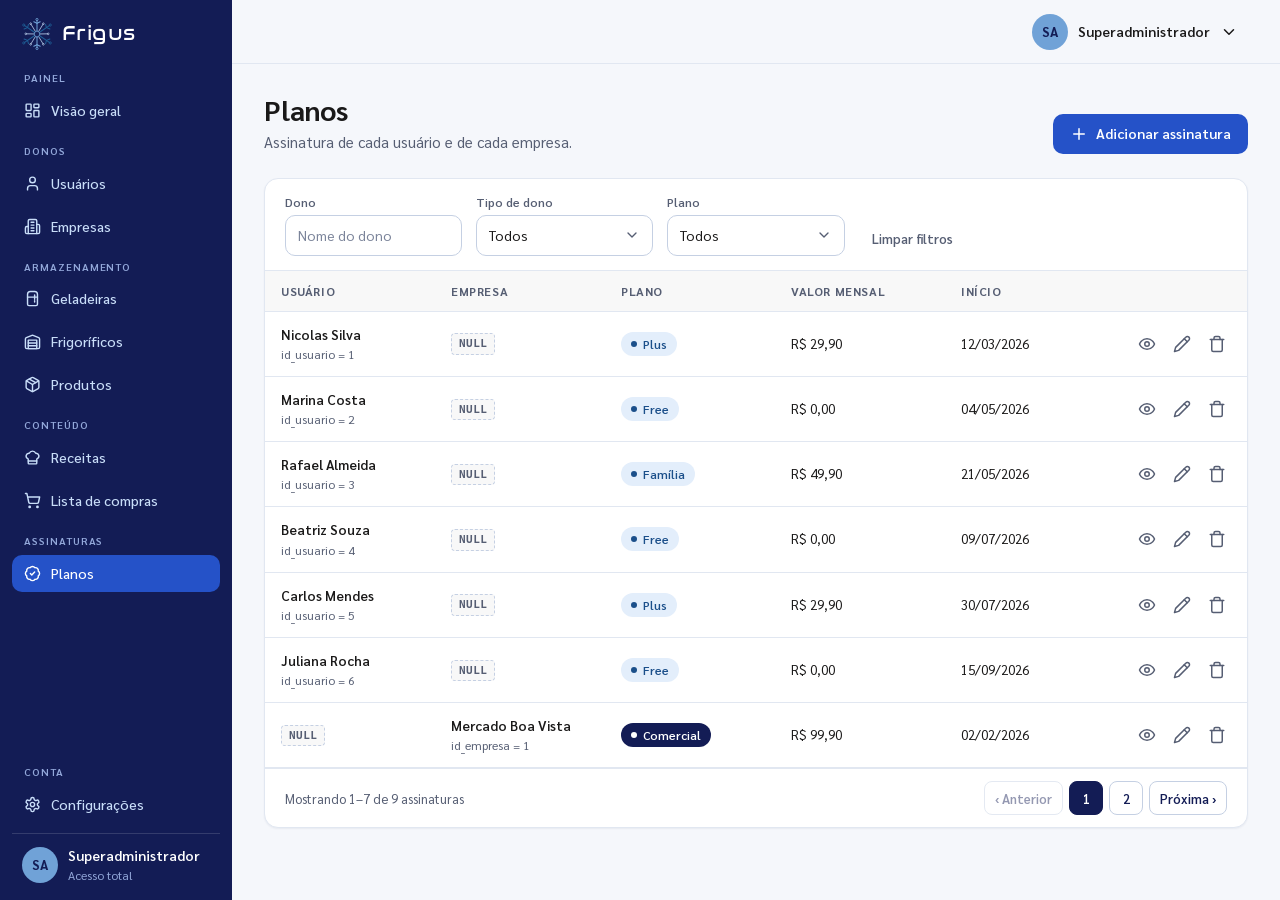
==== commit a131c266: "Planos: remove criação/edição de planos e ajusta lista à tela; Configurações: remove campo Perfil Co" ====
--- a/pages/planos.html
+++ b/pages/planos.html
@@ -32,10 +32,9 @@
     </header>
     <main class="content" id="conteudo">
       <div class="page-header">
-        <div><h1>Planos</h1><p>Planos disponíveis e a assinatura de cada usuário e empresa.</p></div>
-        <div class="header-actions"><button class="btn btn-secondary" type="button" data-open="drawer-plano" data-mode="create"><svg class="icon " aria-hidden="true" viewBox="0 0 24 24" data-icon="i-plus"><path d="M5 12h14"/><path d="M12 5v14"/></svg> Novo plano</button><button class="btn btn-primary" type="button" data-open="drawer-assinatura" data-mode="create"><svg class="icon " aria-hidden="true" viewBox="0 0 24 24" data-icon="i-plus"><path d="M5 12h14"/><path d="M12 5v14"/></svg> Adicionar assinatura</button></div>
+        <div><h1>Planos</h1><p>Assinatura de cada usuário e de cada empresa.</p></div>
+        <div class="header-actions"><button class="btn btn-primary" type="button" data-open="drawer-assinatura" data-mode="create"><svg class="icon " aria-hidden="true" viewBox="0 0 24 24" data-icon="i-plus"><path d="M5 12h14"/><path d="M12 5v14"/></svg> Adicionar assinatura</button></div>
       </div>
-      <section class="plan-mini-grid" aria-label="Planos disponíveis"><article class="card plan-mini"><div class="plan-mini-top"><h2>FREE</h2><span class="badge badge-info">Usuário</span></div><div class="plan-mini-price">R$ 0,00<small> / mês</small></div><p>Até 40 itens por geladeira</p><div class="plan-mini-foot"><span><strong>3</strong> assinaturas</span><div class="actions"><button class="btn-icon" type="button" title="Visualizar" aria-label="Visualizar Free" data-open="drawer-plano" data-mode="view" data-fill="{&quot;nome&quot;: &quot;Free&quot;, &quot;publico&quot;: &quot;usuario&quot;, &quot;preco&quot;: &quot;0.00&quot;, &quot;limite&quot;: 40, &quot;descricao&quot;: &quot;Até 40 itens por geladeira&quot;}"><svg class="icon " aria-hidden="true" viewBox="0 0 24 24" data-icon="i-eye"><path d="M2 12s3-7 10-7 10 7 10 7-3 7-10 7-10-7-10-7Z"/><circle cx="12" cy="12" r="3"/></svg></button><button class="btn-icon" type="button" title="Editar" aria-label="Editar Free" data-open="drawer-plano" data-mode="edit" data-fill="{&quot;nome&quot;: &quot;Free&quot;, &quot;publico&quot;: &quot;usuario&quot;, &quot;preco&quot;: &quot;0.00&quot;, &quot;limite&quot;: 40, &quot;descricao&quot;: &quot;Até 40 itens por geladeira&quot;}"><svg class="icon " aria-hidden="true" viewBox="0 0 24 24" data-icon="i-edit"><path d="M17 3a2.85 2.83 0 1 1 4 4L7.5 20.5 2 22l1.5-5.5Z"/><path d="m15 5 4 4"/></svg></button><button class="btn-icon danger" type="button" title="Excluir" aria-label="Excluir Free" data-open="modal-delete-plano" data-mode="delete" data-nome="Free"><svg class="icon " aria-hidden="true" viewBox="0 0 24 24" data-icon="i-trash"><path d="M3 6h18"/><path d="M19 6v14c0 1-1 2-2 2H7c-1 0-2-1-2-2V6"/><path d="M8 6V4c0-1 1-2 2-2h4c1 0 2 1 2 2v2"/></svg></button></div></div></article><article class="card plan-mini"><div class="plan-mini-top"><h2>PLUS</h2><span class="badge badge-info">Usuário</span></div><div class="plan-mini-price">R$ 29,90<small> / mês</small></div><p>Até 80 itens por geladeira</p><div class="plan-mini-foot"><span><strong>2</strong> assinaturas</span><div class="actions"><button class="btn-icon" type="button" title="Visualizar" aria-label="Visualizar Plus" data-open="drawer-plano" data-mode="view" data-fill="{&quot;nome&quot;: &quot;Plus&quot;, &quot;publico&quot;: &quot;usuario&quot;, &quot;preco&quot;: &quot;29.90&quot;, &quot;limite&quot;: 80, &quot;descricao&quot;: &quot;Até 80 itens por geladeira&quot;}"><svg class="icon " aria-hidden="true" viewBox="0 0 24 24" data-icon="i-eye"><path d="M2 12s3-7 10-7 10 7 10 7-3 7-10 7-10-7-10-7Z"/><circle cx="12" cy="12" r="3"/></svg></button><button class="btn-icon" type="button" title="Editar" aria-label="Editar Plus" data-open="drawer-plano" data-mode="edit" data-fill="{&quot;nome&quot;: &quot;Plus&quot;, &quot;publico&quot;: &quot;usuario&quot;, &quot;preco&quot;: &quot;29.90&quot;, &quot;limite&quot;: 80, &quot;descricao&quot;: &quot;Até 80 itens por geladeira&quot;}"><svg class="icon " aria-hidden="true" viewBox="0 0 24 24" data-icon="i-edit"><path d="M17 3a2.85 2.83 0 1 1 4 4L7.5 20.5 2 22l1.5-5.5Z"/><path d="m15 5 4 4"/></svg></button><button class="btn-icon danger" type="button" title="Excluir" aria-label="Excluir Plus" data-open="modal-delete-plano" data-mode="delete" data-nome="Plus"><svg class="icon " aria-hidden="true" viewBox="0 0 24 24" data-icon="i-trash"><path d="M3 6h18"/><path d="M19 6v14c0 1-1 2-2 2H7c-1 0-2-1-2-2V6"/><path d="M8 6V4c0-1 1-2 2-2h4c1 0 2 1 2 2v2"/></svg></button></div></div></article><article class="card plan-mini"><div class="plan-mini-top"><h2>FAMÍLIA</h2><span class="badge badge-info">Usuário</span></div><div class="plan-mini-price">R$ 49,90<small> / mês</small></div><p>Itens ilimitados por geladeira</p><div class="plan-mini-foot"><span><strong>1</strong> assinatura</span><div class="actions"><button class="btn-icon" type="button" title="Visualizar" aria-label="Visualizar Família" data-open="drawer-plano" data-mode="view" data-fill="{&quot;nome&quot;: &quot;Família&quot;, &quot;publico&quot;: &quot;usuario&quot;, &quot;preco&quot;: &quot;49.90&quot;, &quot;limite&quot;: &quot;&quot;, &quot;descricao&quot;: &quot;Itens ilimitados por geladeira&quot;}"><svg class="icon " aria-hidden="true" viewBox="0 0 24 24" data-icon="i-eye"><path d="M2 12s3-7 10-7 10 7 10 7-3 7-10 7-10-7-10-7Z"/><circle cx="12" cy="12" r="3"/></svg></button><button class="btn-icon" type="button" title="Editar" aria-label="Editar Família" data-open="drawer-plano" data-mode="edit" data-fill="{&quot;nome&quot;: &quot;Família&quot;, &quot;publico&quot;: &quot;usuario&quot;, &quot;preco&quot;: &quot;49.90&quot;, &quot;limite&quot;: &quot;&quot;, &quot;descricao&quot;: &quot;Itens ilimitados por geladeira&quot;}"><svg class="icon " aria-hidden="true" viewBox="0 0 24 24" data-icon="i-edit"><path d="M17 3a2.85 2.83 0 1 1 4 4L7.5 20.5 2 22l1.5-5.5Z"/><path d="m15 5 4 4"/></svg></button><button class="btn-icon danger" type="button" title="Excluir" aria-label="Excluir Família" data-open="modal-delete-plano" data-mode="delete" data-nome="Família"><svg class="icon " aria-hidden="true" viewBox="0 0 24 24" data-icon="i-trash"><path d="M3 6h18"/><path d="M19 6v14c0 1-1 2-2 2H7c-1 0-2-1-2-2V6"/><path d="M8 6V4c0-1 1-2 2-2h4c1 0 2 1 2 2v2"/></svg></button></div></div></article><article class="card plan-mini"><div class="plan-mini-top"><h2>COMERCIAL</h2><span class="badge badge-navy">Empresa</span></div><div class="plan-mini-price">R$ 99,90<small> / mês</small></div><p>Itens ilimitados por frigorífico</p><div class="plan-mini-foot"><span><strong>3</strong> assinaturas</span><div class="actions"><button class="btn-icon" type="button" title="Visualizar" aria-label="Visualizar Comercial" data-open="drawer-plano" data-mode="view" data-fill="{&quot;nome&quot;: &quot;Comercial&quot;, &quot;publico&quot;: &quot;empresa&quot;, &quot;preco&quot;: &quot;99.90&quot;, &quot;limite&quot;: &quot;&quot;, &quot;descricao&quot;: &quot;Itens ilimitados por frigorífico&quot;}"><svg class="icon " aria-hidden="true" viewBox="0 0 24 24" data-icon="i-eye"><path d="M2 12s3-7 10-7 10 7 10 7-3 7-10 7-10-7-10-7Z"/><circle cx="12" cy="12" r="3"/></svg></button><button class="btn-icon" type="button" title="Editar" aria-label="Editar Comercial" data-open="drawer-plano" data-mode="edit" data-fill="{&quot;nome&quot;: &quot;Comercial&quot;, &quot;publico&quot;: &quot;empresa&quot;, &quot;preco&quot;: &quot;99.90&quot;, &quot;limite&quot;: &quot;&quot;, &quot;descricao&quot;: &quot;Itens ilimitados por frigorífico&quot;}"><svg class="icon " aria-hidden="true" viewBox="0 0 24 24" data-icon="i-edit"><path d="M17 3a2.85 2.83 0 1 1 4 4L7.5 20.5 2 22l1.5-5.5Z"/><path d="m15 5 4 4"/></svg></button><button class="btn-icon danger" type="button" title="Excluir" aria-label="Excluir Comercial" data-open="modal-delete-plano" data-mode="delete" data-nome="Comercial"><svg class="icon " aria-hidden="true" viewBox="0 0 24 24" data-icon="i-trash"><path d="M3 6h18"/><path d="M19 6v14c0 1-1 2-2 2H7c-1 0-2-1-2-2V6"/><path d="M8 6V4c0-1 1-2 2-2h4c1 0 2 1 2 2v2"/></svg></button></div></div></article></section>
       <section class="card table-card admin-table table-even" data-admin-table data-noun="assinaturas">
         <div class="filters" role="search"><div class="fld"><label for="f-dono">Dono</label><input class="input" id="f-dono" type="search" data-f="dono" placeholder="Nome do dono" autocomplete="off"></div><div class="fld"><label for="f-tipo">Tipo de dono</label><select class="select" id="f-tipo" data-f="tipo"><option value="">Todos</option><option value="usuario">Usuário</option><option value="empresa">Empresa</option></select></div><div class="fld"><label for="f-plano">Plano</label><select class="select" id="f-plano" data-f="plano"><option value="">Todos</option><option value="FREE">Free</option><option value="PLUS">Plus</option><option value="FAMILIA">Família</option><option value="COMERCIAL">Comercial</option></select></div><div class="fld fld-clear"><button class="btn btn-ghost btn-sm" type="button" data-admin-clear>Limpar filtros</button></div></div>
         <div class="table-wrap has-data">
@@ -85,16 +84,6 @@
     <div class="panel-footer"><button class="btn btn-secondary" type="button" data-close>Cancelar</button><button class="btn btn-primary" type="submit" data-label-create="Adicionar assinatura" data-label-edit="Salvar alterações">Adicionar assinatura</button></div>
   </form>
 </aside>
-<aside class="drawer" id="drawer-plano" role="dialog" aria-modal="true" aria-labelledby="drawer-plano-t" aria-hidden="true">
-  <form data-demo data-toast-create="Plano criado com sucesso." data-toast-edit="Plano atualizado." method="post" action="#">
-    <input type="hidden" name="action" value="/plano-inserir">
-    <div class="panel-header"><div><h2 id="drawer-plano-t" data-title-create="Novo plano" data-title-edit="Editar plano" data-title-view="Detalhes do plano">Novo plano</h2><p>Cadastre uma nova categoria de plano.</p></div><button class="btn-icon" type="button" data-close aria-label="Fechar"><svg class="icon " aria-hidden="true" viewBox="0 0 24 24" data-icon="i-x"><path d="M18 6 6 18"/><path d="m6 6 12 12"/></svg></button></div>
-    <div class="panel-body">
-<section class="form-section"><h3 class="section-title">Dados do plano</h3><div class="form-grid"><div class="form-group span-2"><label class="label req" for="pl-nome">Nome do plano</label><input class="input" id="pl-nome" name="nome" type="text" required placeholder="Ex.: Premium" ></div><div class="form-group "><label class="label req" for="pl-publico">Público</label><select class="select" id="pl-publico" name="publico" required ><option value="">Selecione</option><option value="usuario">Usuário</option><option value="empresa">Empresa</option></select></div><div class="form-group "><label class="label req" for="pl-preco">Preço mensal (R$)</label><input class="input" id="pl-preco" name="preco" type="number" required placeholder="0,00" min="0" step="0.01"></div><div class="form-group span-2"><label class="label" for="pl-limite">Limite de itens</label><input class="input" id="pl-limite" name="limite" type="number"  placeholder="Ex.: 120" min="1" step="1"><span class=hint>Por geladeira ou por frigorífico, conforme o público. Deixe em branco para itens ilimitados.</span></div><div class="form-group span-2"><label class="label" for="pl-desc">Descrição</label><textarea class="textarea" id="pl-desc" name="descricao" rows="3" placeholder="O que este plano oferece"></textarea></div></div></section>
-    </div>
-    <div class="panel-footer"><button class="btn btn-secondary" type="button" data-close>Cancelar</button><button class="btn btn-primary" type="submit" data-label-create="Criar plano" data-label-edit="Salvar alterações">Criar plano</button></div>
-  </form>
-</aside>
 <div class="modal" id="modal-delete" role="alertdialog" aria-modal="true" aria-labelledby="modal-delete-t" aria-hidden="true">
   <form data-demo data-toast="Assinatura excluída." method="post" action="#">
     <div class="modal-body"><span class="modal-icon"><svg class="icon " aria-hidden="true" viewBox="0 0 24 24" data-icon="i-trash"><path d="M3 6h18"/><path d="M19 6v14c0 1-1 2-2 2H7c-1 0-2-1-2-2V6"/><path d="M8 6V4c0-1 1-2 2-2h4c1 0 2 1 2 2v2"/></svg></span>
@@ -103,14 +92,6 @@
     <div class="modal-footer"><button class="btn btn-secondary" type="button" data-close>Cancelar</button><button class="btn btn-danger" type="submit">Excluir assinatura</button></div>
   </form>
 </div>
-<div class="modal" id="modal-delete-plano" role="alertdialog" aria-modal="true" aria-labelledby="modal-delete-plano-t" aria-hidden="true">
-  <form data-demo data-toast="Plano excluído." method="post" action="#">
-    <div class="modal-body"><span class="modal-icon"><svg class="icon " aria-hidden="true" viewBox="0 0 24 24" data-icon="i-trash"><path d="M3 6h18"/><path d="M19 6v14c0 1-1 2-2 2H7c-1 0-2-1-2-2V6"/><path d="M8 6V4c0-1 1-2 2-2h4c1 0 2 1 2 2v2"/></svg></span>
-      <h2 id="modal-delete-plano-t">Excluir "<span data-slot="nome">—</span>"?</h2>
-      <p>Os registros ligados a este plano poderão ser afetados. Esta ação não poderá ser desfeita.</p></div>
-    <div class="modal-footer"><button class="btn btn-secondary" type="button" data-close>Cancelar</button><button class="btn btn-danger" type="submit">Excluir plano</button></div>
-  </form>
-</div>
   <script src="../js/ui.js"></script>
   <script src="../js/admin.js"></script>
 </body>
